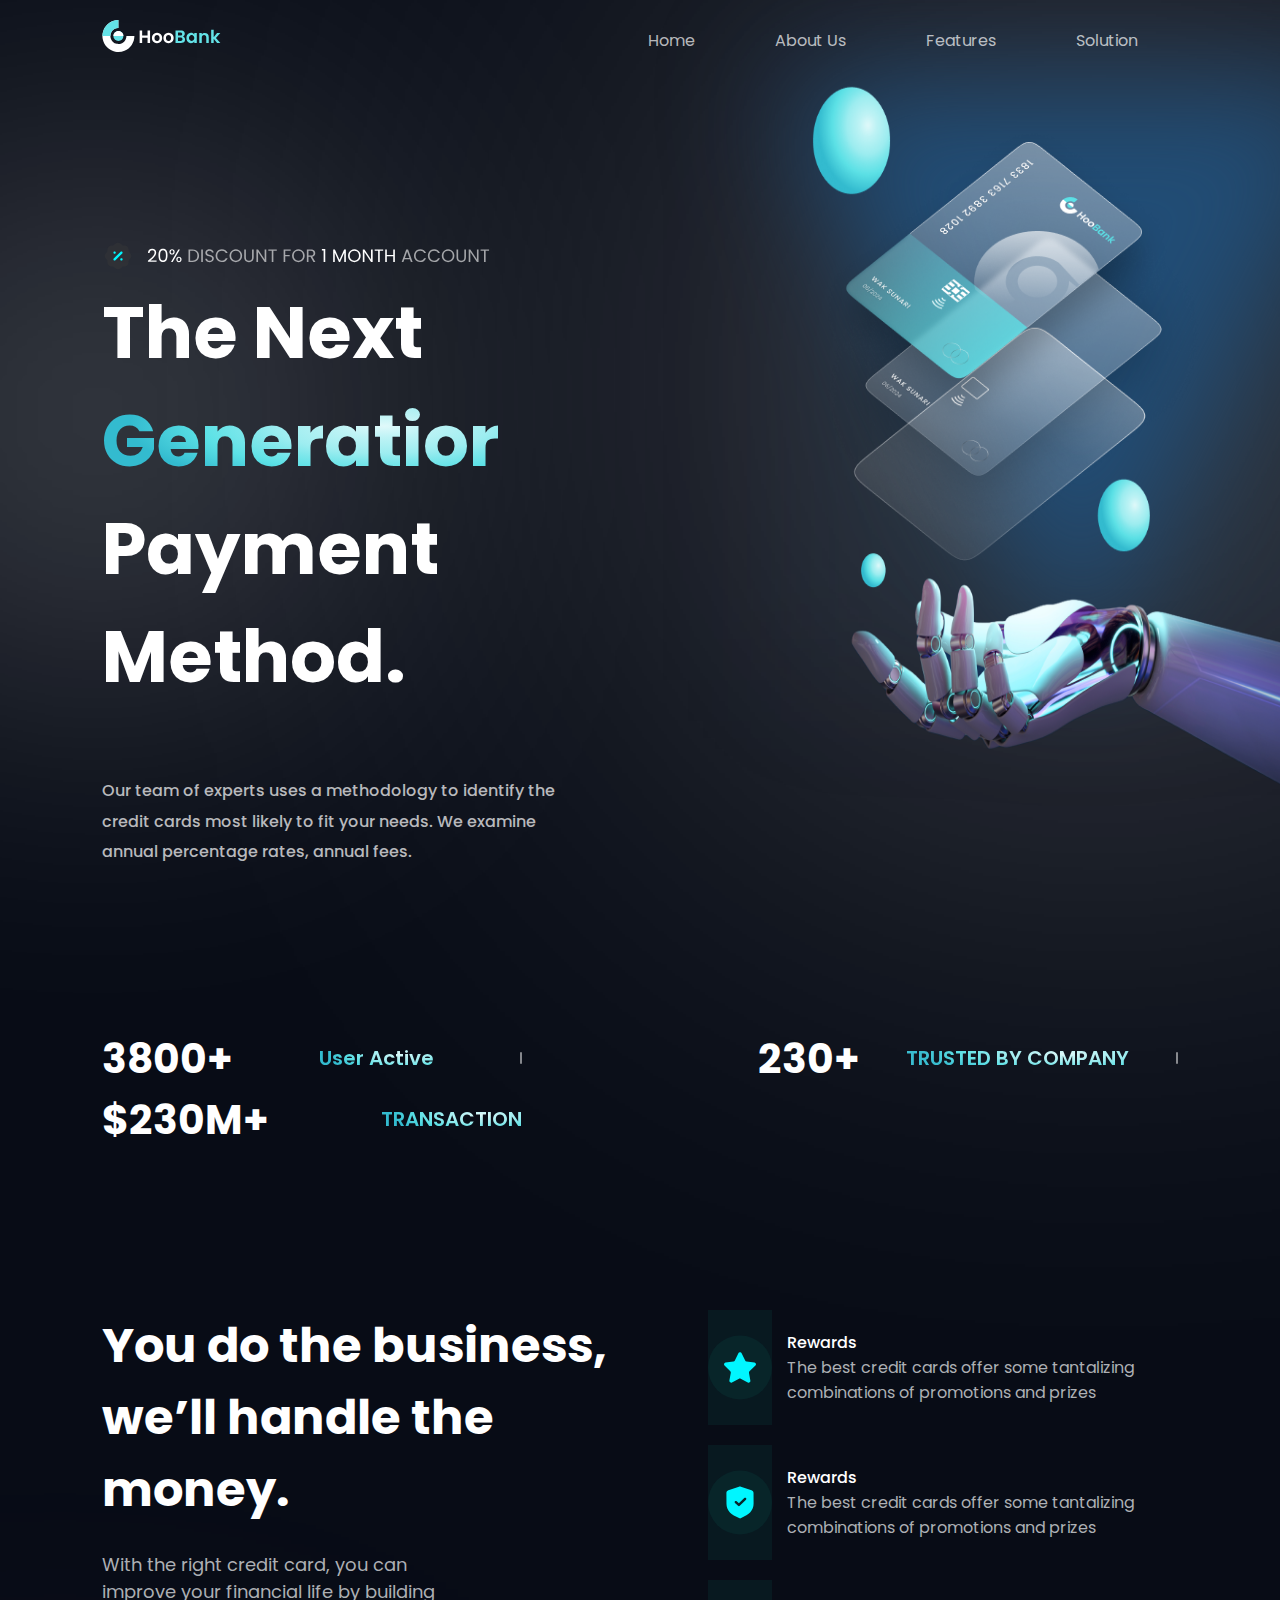
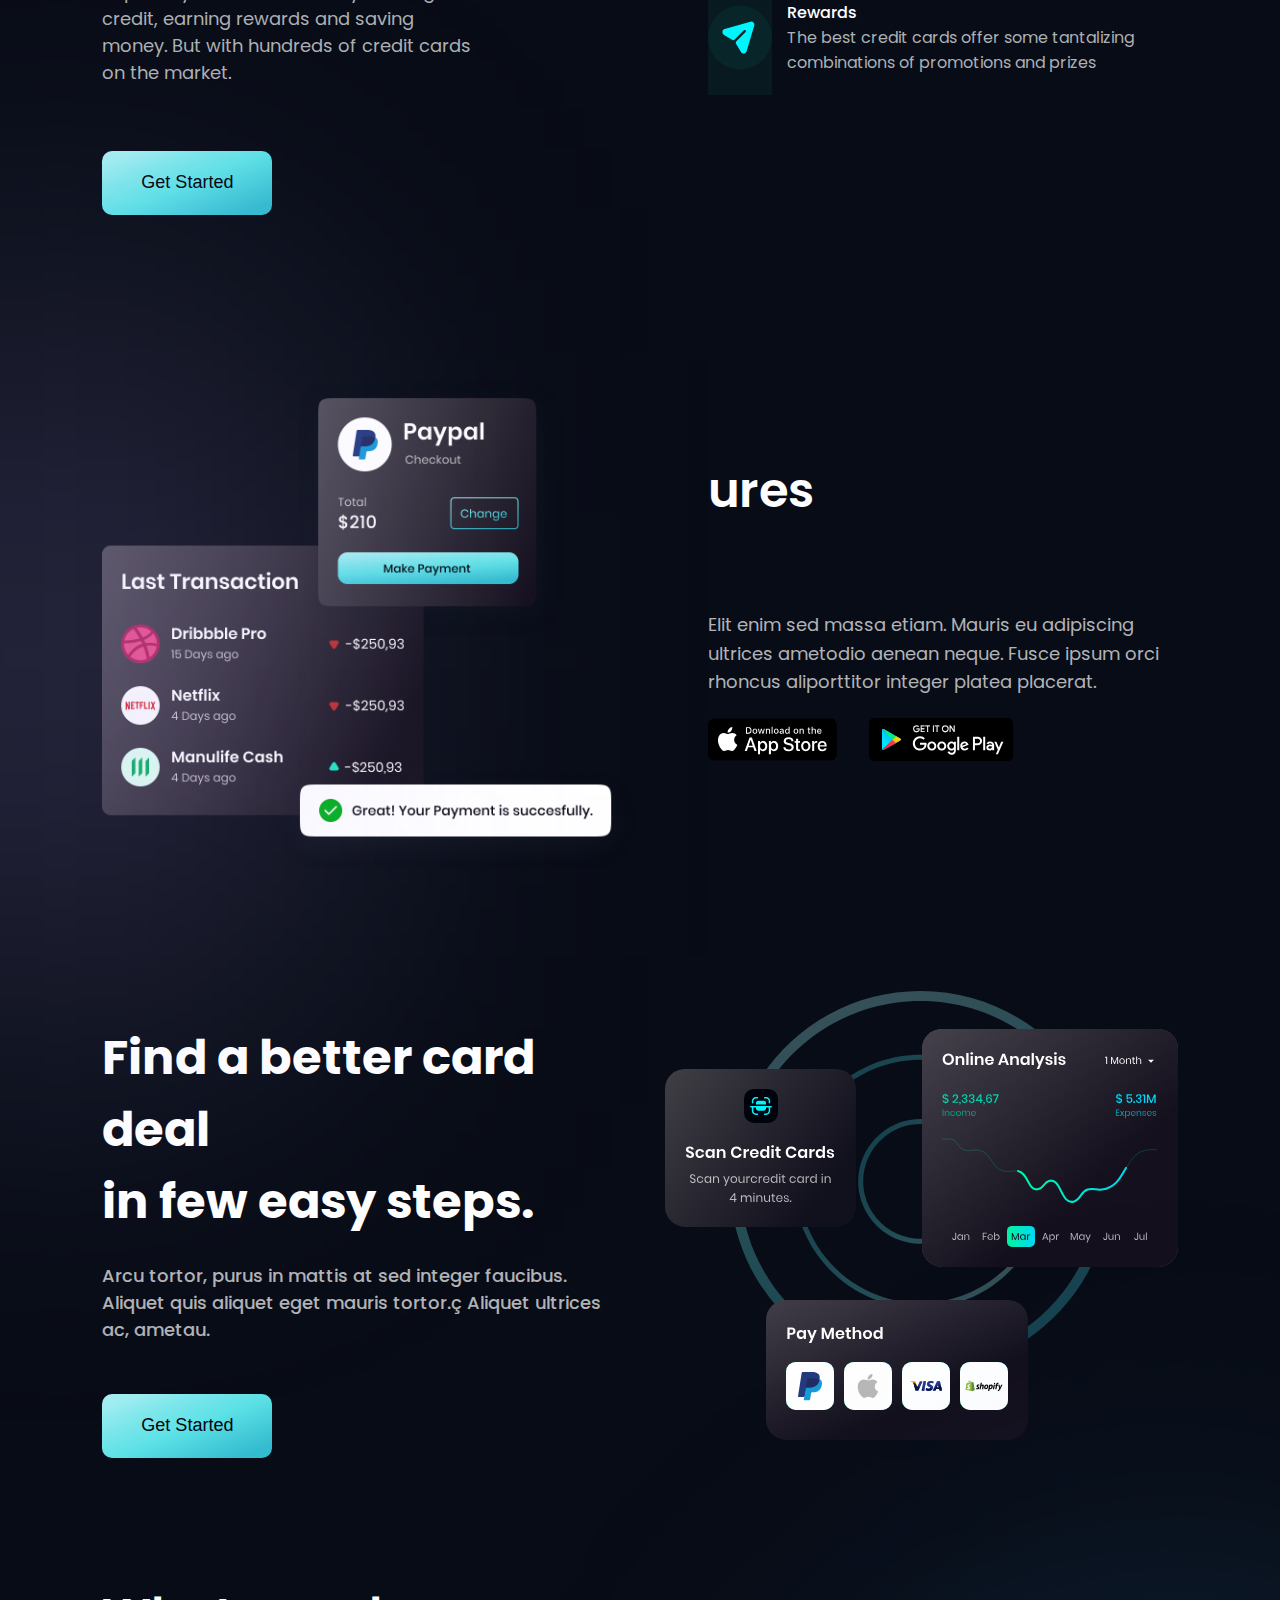
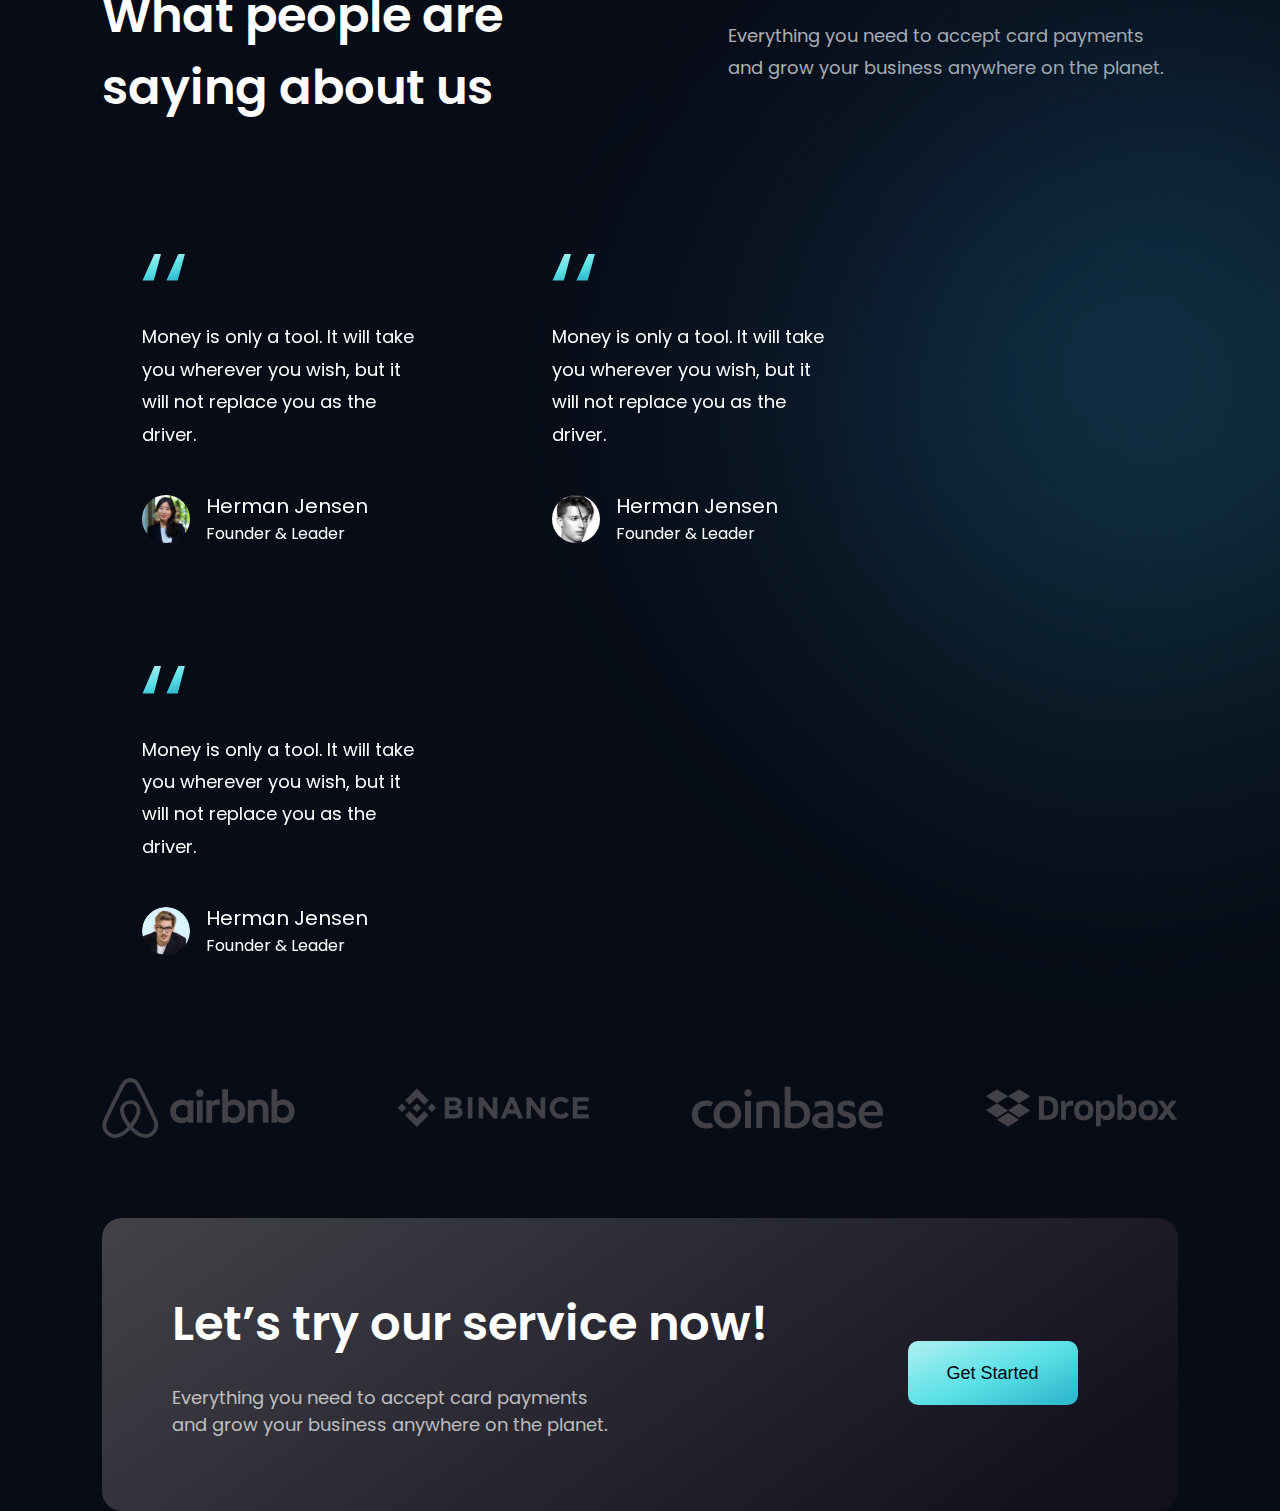
==== index.html @ 6917c844 "subindo arquivo raiz" ====
<!DOCTYPE html>
<html lang="en">
<head>
    <link rel="preconnect" href="https://fonts.googleapis.com">
    <link rel="preconnect" href="https://fonts.gstatic.com" crossorigin>
    <link href="https://fonts.googleapis.com/css2?family=Poppins:wght@400;500;600;700&display=swap" rel="stylesheet">
    <link rel="stylesheet" href="style.css" />
    <link rel="stylesheet" href=" responsive.css" media="screen and (min-width:300px) and (max-width:1024px)"/>
    <meta charset="UTF-8">
    <meta http-equiv="X-UA-Compatible" content="IE=edge">
    <meta name="viewport" content="width=device-width, initial-scale=1.0">
    <title>HooBank</title>
</head>
<body>
    <div class="box">
        <div class="center">
            <div class="navegation">
                <div class="logo">
                    <img src="asset/logo.svg">
                </div><!--logo-->
                <div class="menu">
                    <a href="">Home</a>
                        <a href="">about us</a>
                    <a href="">features</a>
                    <a href="">solution</a>
                </div><!--menu-->
            </div><!--navegation-->
        </div><!--center-->

        <div class="clear"></div>

        <div class="center_2">
            <div class="content">
                <img src="asset/promotion.svg" alt="descont">
                <h1>The Next <br> <span>Generatior</span><br> Payment Method.</h1>
                <br>
                <p>
                    Our team of experts uses a methodology to identify the credit cards most likely to fit your needs. 
                    We examine annual percentage rates, annual fees.
                </p>
            </div><!--content-->
            <div class="banner_Hero">
                <div class="align">
                    <img src="asset/Principal.png" alt="">
                </div>            
            </div><!--banner_hero-->
        </div><!--center-->

        <div class="clear"></div>

        <div class="center">
            <div class="experience"> 
                <div class="category">
                    <h2>3800+</h2>
                    <p>User Active</p>
                    <span></span>
                </div>
                <div class="category">
                    <h2>230+</h2>
                    <p>TRUSTED BY COMPANY</p>
                    <span></span>
                </div>
                <div class="category">
                    <h2>$230M+</h2>
                    <p>TRANSACTION</p>
                </div><!--CATEGORY-->
            </div><!--EXPERIENCE-->
        </div><!--center-->

        <div class="clear"></div>

        <div class="center_3">
            <div class="left">
                <h1>You do the business,<br> we’ll handle the money.</h1>
                <p>
                    With the right credit card, you can improve your financial life 
                    by building credit, earning rewards and saving money. But with hundreds
                     of credit cards on the market.
                </p>
                <br>
                <button>Get Started</button>
            </div>
            <div class="right">
                    <div class="box_row">
                        <img src="asset/icon_star.svg" alt="">
                        <div class="box__coll">
                            <span>Rewards</span>
                            <p>The best credit cards offer some 
                                tantalizing combinations of promotions and prizes
                            </p>
                        </div><!--box__coll-->
                    </div><!--box_row-->
                    <div class="box_row">
                        <img src="asset/icon_shild.svg" alt="">
                        <div class="box__coll">
                            <span>Rewards</span>
                            <p>The best credit cards offer some 
                                tantalizing combinations of promotions and prizes
                            </p>
                        </div><!--box__coll-->
                    </div><!--box_row-->
                    <div class="box_row">
                        <img src="asset/icon_submit.svg" alt="">
                        <div class="box__coll">
                            <span>Rewards</span>
                            <p>The best credit cards offer some 
                                tantalizing combinations of promotions and prizes
                            </p>
                        </div><!--box__coll-->
                    </div><!--box_row-->
            </div><!--right-->
        </div><!--center_3-->

        <div class="clear"></div>

        <div class="center_4">
            <div class="left_2">
                <div class="card_buy">
                    <img src="asset/bill.png" alt="">
                </div>
            </div><!--left-->
        <div class="right_2">
            <div class="content_card">
                <h1>ures</h1>
                <p>
                    Elit enim sed massa etiam. Mauris eu adipiscing ultrices ametodio aenean neque. 
                    Fusce ipsum orci rhoncus aliporttitor integer platea placerat.
                </p>
                <div class="card_mobile">
                    <img src="asset/AppStore.svg" alt="">
                    <img src="asset/goolgePlay.svg" alt="">
                </div><!--card_mobile-->
            </div><!--content_card-->
        </div><!--right-->
    </div>

    <div class="clear"></div>
    
    <div class="center_5">
        <div class="left_3">
            <div class="content_car_2">
                <h1>Find a better card deal <br>in few easy steps.</h1>
                <p>
                    Arcu tortor, purus in mattis at sed integer faucibus. Aliquet quis aliquet 
                    eget mauris tortor.ç Aliquet ultrices ac, ametau.
                </p>
                <button>Get Started</button>
            </div><!--content_card-->
        </div><!--right-->
        <div class="right_3">
            <div class="analysis">
                <img src="asset/onlineAnalysis.svg" alt="">
            </div>
        </div>
    </div><!--center-5-->
<div class="clear"></div>
<div class="center_6">
    <div class="col_flex">
        <div class="card">
            <h1>What people are saying about us</h1>
        </div><!--card-->
        <div class="text_into">
            <p>
                Everything you need to accept card 
                payments and grow your business anywhere on the planet.
            </p>
        </div><!--text_into-->
    </div><!--col_flex-->
</div><!--center_6-->
<div class="clear"></div>


<div class="center_7">
    <div class="box_1">
        <div class="box_col">
            <img src="asset/aspas.svg" width="42.6px" height="27.6px" alt="">
            <span>
                Money is only a tool. It will take you
                wherever you wish, but it will not replace you as the driver.
            </span>
            <div class="box_row_2">
                <img src="asset/avatarOne.svg" alt="avatar">
                <div class="box_col_2">
                    <h3>Herman Jensen</h3>
                    <span>Founder & Leader</span>
                </div><!--box_col_2-->
            </div><!--box_row_2-->
        </div><!--box_col-->
    </div><!--box_1-->
    <div class="box_1">
        <div class="box_col">
            <img src="asset/aspas.svg" width="42.6px" height="27.6px" alt="">
            <span>
                Money is only a tool. It will take you
                wherever you wish, but it will not replace you as the driver.
            </span>
            <div class="box_row_2">
                <img src="asset/avatarThree.svg" alt="avatar">
                <div class="box_col_2">
                    <h3>Herman Jensen</h3>
                    <span>Founder & Leader</span>
                </div><!--box_col_2-->
            </div><!--box_row_2-->
        </div><!--box_col-->
    </div><!--box_1-->
    <div class="box_1">
        <div class="box_col">
            <img src="asset/aspas.svg" width="42.6px" height="27.6px" alt="">
            <span>
                Money is only a tool. It will take you
                wherever you wish, but it will not replace you as the driver.
            </span>
            <div class="box_row_2">
                <img src="asset/avatarTwo.svg" alt="avatar">
                <div class="box_col_2">
                    <h3>Herman Jensen</h3>
                    <span>Founder & Leader</span>
                </div><!--box_col_2-->
            </div><!--box_row_2-->
        </div><!--box_col-->
    </div><!--box_1-->
    <div class="blur"></div>
</div><!--center_7-->
<div class="clear"></div>
<div class="line">
    <div class="line_row">
        <img src="asset/airbnb.svg" alt="">
        <img src="asset/binance.svg" alt="">
        <img src="asset/coinbase.svg" alt="">
        <img src="asset/dropbox.svg" alt="">
    </div><!--line_row-->
</div><!--line-->
<div class="clear"></div>
<div class="service">
    <div class="serv_col">
        <h1>Let’s try our service now!</h1>
        <p>Everything you need to accept card 
            payments and grow your business anywhere on the planet.
        </p>
        <button>Get Started</button>
    </div>
</div>
</div><!--box-->
</body>
</html>
---- style.css ----
@import url(responsive.css);
*{padding: 0; margin: 0; box-sizing: border-box;}

html, body {
    background-color: #080C16;
    min-height: 100vh;
    font-family: 'Poppins', sans-serif;
    font-size: 16px;
}

.clear {
    clear: both;
}
.box {
    width: 100%;
    max-width: 1680px;
    margin: 0 auto;
    padding: 0 8%;
}
.center {

   height: 100%;
}
.navegation {
    width: 100%;
    height: 40px;
    margin-top: 20px;
    margin-bottom: 20px;
    position: relative;
}
.logo {
    float: left;
}

.menu {
    float: right;
    display: flex;
    align-items: center;
    height: 100%;
    position: absolute;
    right: 0;
    z-index: 10;
}
.menu > a {
   text-decoration: none;
   text-transform: capitalize;
   padding: 0 40px;
   font-weight: 400;
   color: rgba(255, 255, 255, 0.7);
   cursor: pointer;
}
.menu > a:hover {
    color: rgba(255, 255, 255, 1);
    cursor: pointer;
}
.center_2   {
    width: 100%;
    max-width: 100%;
}
.center_2::before {
    content: '';
    display: block;
    background-color: white;
    width: 195px;
    height: 324px;
    border-radius: 100px;
    position: absolute;
    top: 252px;
    left: 0;
    filter: blur(225px);
}
.content {
    float: left;
    width:50%;
    height: 90%;
    position: relative;
    z-index: 2;
}
.content > img {
    margin-top: 10rem;
}
.content > h1 {
    font-size: 72px;
    font-weight: 700;
    font-family: 'Poppins', sans-serif;
    width: 100%;
    min-width: calc(600px + 10%);
    color: white;
}
.content > h1 > span {
    background: radial-gradient(64.18% 64.18% at 71.16% 35.69%, #DEF9FA 0.89%, #BEF3F5 17.23%, #9DEDF0 42.04%, #7DE7EB 55.12%, #5CE1E6 71.54%, #33BBCF 100%) /* warning: gradient uses a rotation that is not supported by CSS and may not behave as expected */;
    -webkit-background-clip: text;
    -webkit-text-fill-color: transparent;
    background-clip: text;
    text-fill-color: transparent;
}
.content > p {
    width: 100%;
    max-width: 30.1875rem;
    color: #B8B9BC;
    font-weight: 500;
    margin-top: 40px;
    line-height: 30.6px;
}
.banner_Hero {
    float: right;
    width: 42%;
    max-width: 100%;
    min-height: 80%;
    height: 70vh;
    position: absolute;
    /* absolute porque ele precisar se manter na extremidade */
    right: 0%; 
}
.align {
    float: right;
    width: 100%;
    max-width: 100%;
    min-height: 100%;
    height: 100%;
    position: relative;
    right: 0%; 
}
.align > img {
    width: 95%;
    min-width:90%;
    height: 90%;
    min-height: 100%;
    text-align: right;
    /* background-color: red; */

    position: absolute;
    top: 0;
    right: 0;
    z-index: 10;
}
.banner_Hero::after {
    content: '';
    width: 0; 
    height:0; 
    border-left: 300px solid #214d761a;
    border-right: 300px solid #214d7617;
    border-top: 600px solid #214D76 ;
  
    filter: blur(61.5px);


    position: absolute;
    top: 0px;
    left: 3vw;
    z-index: 1;
}
.banner_Hero::before {
    content: '';
    display: block;
    width: 405px;
    height: 471px;
    border-radius: 400px;
    background-color: white;
    filter: blur(375px);
    
    position: absolute;
    top: 4rem;
    left: 12vw;
    z-index: 1;
   
}

/* AQUI ACABA O BANNER */


.experience {
    width: 100%;
    max-width: 100%;
    margin-top: 10rem;
    /* padding: 0 2%; */
    display: flex;
    justify-content: space-between;
    flex-wrap: wrap;
}
.category {
    display: flex;
    align-items: center;
    justify-content: space-between;

    width: 420px;

}
.category > h2 {
    font-size: 2.5556rem;
    font-weight: 700;
    color:rgba(255, 255, 255, 1);
}
.category > p {
    font-size: 1.25rem;
    font-weight: 600;
    background: radial-gradient(64.18% 64.18% at 71.16% 35.69%, #DEF9FA 0.89%, #BEF3F5 17.23%, #9DEDF0 42.04%, #7DE7EB 55.12%, #5CE1E6 71.54%, #33BBCF 100%) /* warning: gradient uses a rotation that is not supported by CSS and may not behave as expected */;
    -webkit-background-clip: text;
    -webkit-text-fill-color: transparent;
    background-clip: text;
    text-fill-color: transparent;
}
.category > span {
    height: 12px;
    width: 2px;
    border-radius: 2px;
    background-color: rgba(255, 255, 255, 0.5);
}

/* aqui vai ficar as box com as imagens */

.center_3 {
    margin-top: 10rem;
}
.left {
    float: left;
    width: 50%;
    height: 100%;
}
.left > h1 {
    font-size: 3rem;
    color: rgba(255, 255, 255, 1);
}
.left > p {
    margin: 25px 0;
    width: 70%;
    font-size: 18px;
    color: #ADB0B4;
    font-size: 500;
}
.left > button {
    border: none;
    width: 170px;
    height: 64px;
    margin-top: 15px;
    font-size: 18px;
    font-weight: 500;
    font-family: 'Poppins' sans-serif;
    color: rgba(0, 4, 14, 1);
    border-radius: 10px;
    cursor: pointer;
    background: linear-gradient(157.81deg, #DEF9FA -43.27%, #BEF3F5 -21.24%, #9DEDF0 12.19%, #7DE7EB 29.82%, #5CE1E6 51.94%, #33BBCF 90.29%);
}
.right {
    float: right;
    width: 50%;
}
.box_row {
    display: flex;
    flex-direction: row;
    gap: 15px;
    width: 470px;
    margin: 0 auto;
    margin-bottom: 20px;
    float: right;
    height: 115px;
    border-radius: 20px;
}
.box_row:hover {
    background: linear-gradient(153.47deg, rgb(255, 255, 255) -341.94%, #14101D 95.11%);
    box-shadow: 0px 20px 100px -10px rgba(66, 71, 91, 0.1);
    border-radius: 20px;

}
.box_row > img {
    width: 64px;
    max-width: 64px;
    background: rgba(9, 151, 124, 0.1);
}
.box__coll {
    display: flex;
    flex-direction: column;
    align-self: center;
}
.box__coll > span {
    color: white;
    font-weight: 500;
}
.box__coll > p {
    color: #ADB0B4;
    font-size: 500;
}

/* aqui começa o card pagamentos */


.center_4 {
    height: 455px;
    margin-top: 160px;
    position: relative;
}
.left_2 {
    float: left;
    width: 50%;
    height: 100%;
    position: relative;
}
.left_2::before {
    content: '';
    display: block;
    height: 600px;
    width: 300px;
    background-color: #bba5ff5b;
    filter: blur(225px);

    position: absolute;
    left: -15vw;
    top: -2vh;
    z-index: 0;
}
.card_buy {
    width: 100%;
    max-width: 100%;
}
.card_buy > img {
    max-width: 100%;
    min-width: 500px;
    height: 500px;
    float: left;
}
.right_2 {
    float: right;
    width: 50%;
    height: 100%;
}
.content_card {
    display: flex;
    flex-direction: column;
    align-items: left;
    align-self: center;
    gap: 20px;
    float: right;
    margin-top: 5rem;
    height: 100%;
    position: relative;
}
.content_card  > h1 {
    font-size: 48px;
    font-weight: 600;
    color: white;
    letter-spacing: 0.01em;
}

.content_card  > p {
    color: rgba(255, 255, 255, 0.7);
    font-weight: 400;
    font-size: 18px;
    line-height: 160%;
    width: 470px;
    height: 87px;
    margin-top: 4rem;
}
.card_mobile {
    display: flex;
    gap: 32px;
}

.center_5 {
    margin-top: 10rem;
}
.right_3 {
    width: 50%;
    float: right;
    height: 100%;
    text-align: right;
}
.analysis  > img {
    max-width:100%;
}
.left_3 {
    width: 50%;
    float: left;
    text-align: left;
    height: 100%;
    min-height: 500px;
}
.content_car_2 {
    display: flex;
    flex-direction: column;
    gap: 24px;
    height: 100%;
}
.content_car_2 > h1 {
    font-size: 48px;
    font-weight: 700;
    margin-top: 2rem;
    color: rgba(255, 255, 255, 1);
}
.content_car_2 > p {
    font-size: 18px;
    font-weight: 500;
    color: rgba(255, 255, 255, 0.7);
    width: 500px;
    height: 93px;
}
.content_car_2 > button {
    border: none;
    width: 170px;
    height: 64px;
    margin-top: 15px;
    font-size: 18px;
    font-weight: 500;
    font-family: 'Poppins' sans-serif;
    color: rgba(0, 4, 14, 1);
    border-radius: 10px;
    background: linear-gradient(157.81deg, #DEF9FA -43.27%, #BEF3F5 -21.24%, #9DEDF0 12.19%, #7DE7EB 29.82%, #5CE1E6 51.94%, #33BBCF 90.29%);
}

/* aqui vai ficar a descriçao de pessoas a cerca disso */

.center_6 { 
    margin-top: 5rem;
}
.col_flex {
    display: flex;
    flex-direction: row;
    justify-content: space-between;
    height: 164px;
    align-items: center;
}
.card {
    width: 470px;
}
.card > h1 {
    font-weight: 600;
    font-size: 48px;
    color: rgba(255, 255, 255, 1);
}
.text_into {
    width: 450px;
    height: 64px;
}
.text_into > p {
    color: rgba(255, 255, 255, 0.7);
    font-weight: 400;
    font-size: 18px;
    line-height: 32.4px;
    letter-spacing: 2%;
}


/* aqui vai fica meus cards */




.center_7 {
    margin-top: 5rem;
    display: flex;
    flex-wrap: wrap;
    gap: 40px;
    position: relative;
    z-index: 1;
}
.blur {
    content: '';
    display: block;
    background-color: white;
    width: 305px;
    height: 404px;
    border-radius: 100px;
    position: absolute;
    top: -6vh;
    right: -10%;
    z-index: 0;
 

    background: linear-gradient(90deg, #1A2980 0%, #26D0CE 100%);
    filter: blur(230px);
    transform: rotate(47.46deg);
}
.box_1 {
    display: flex;
    width: 28%;
    min-width: 370px;
    height: 100%;
    border-radius: 20px;
    padding: 40px;
    position: relative;
    z-index: 1;
}
.box_1:hover {
    background: linear-gradient(144.39deg, #FFFFFF -278.56%, #6D6D6D -78.47%, #11101D 91.61%);
    backdrop-filter: blur(5px);
    /* Note: backdrop-filter has minimal browser support */
    
    border-radius: 20px;
}
.box_col  {
    width: 100%;
    display: flex;
    flex-direction: column;
    align-self: center;
    gap: 40px;
}
.box_col > span {
    font-weight: 400;
    font-size: 18px;
    color: rgba(255, 255, 255, 1);
    letter-spacing: 2%;
    line-height: 32.4px;
}
.box_row_2 {
    display: flex;
    align-items: center;
    gap: 16px;
}
.box_col_2 {
    display: flex;
    flex-direction: column;
}
.box_col_2 > h3 {
    font-weight: 400;
    font-size: 20px;
    color: rgba(255, 255, 255, 1);
}
.box_col_2 > span {
    font-weight: 400;
    color: rgba(255, 255, 255, 1);
}
.line {
    display: flex;
    flex-direction: row;
    margin-top: 5rem;
    position: relative;
    z-index: 1;
}
.line_row {
    width: 100%;
    max-width: 1400px;
    margin: 0 auto;
    display: flex;
    flex-wrap: wrap;
    justify-content: space-between;
}
.line_row > img {
    width: 100%;
    max-width: 192.25px;
    height: 60px;
}

/* aqui vai ficar os serviços  */

.service {
    width: 100%;
    height: 293px;
    padding: 70px;
    margin-top: 5rem;
    border-radius: 10px;
    position: relative;
    background: linear-gradient(144.39deg, #FFFFFF -278.56%, #6D6D6D -78.47%, #11101D 91.61%);
    backdrop-filter: blur(5px);
    /* Note: backdrop-filter has minimal browser support */

    border-radius: 20px;
    transform: matrix(1, 0, 0, 1, 0, 0);
}
.serv_col {
    height: 100%;
}
.serv_col > h1 {
    color: rgba(255, 255, 255, 1);
    font-size: 48px;
    font-weight: 600;
}
.serv_col > p {
    width: 445px;
    margin-top: 24px;
    font-size: 18px;
    font-weight: 400;
    color: rgba(255, 255, 255, 0.7);
}
.serv_col > button {
    border: none;
    width: 170px;
    height: 64px;
    margin-top: 15px;
    font-size: 18px;
    font-weight: 500;
    font-family: 'Poppins' sans-serif;
    color: rgba(0, 4, 14, 1);
    border-radius: 10px;
    cursor: pointer;
    background: linear-gradient(157.81deg, #DEF9FA -43.27%, #BEF3F5 -21.24%, #9DEDF0 12.19%, #7DE7EB 29.82%, #5CE1E6 51.94%, #33BBCF 90.29%);
    position: absolute;
    right: 100px;
    bottom: 106px;
}
---- responsive.css ----
@media screen and (min-width:300px) and (max-width:1024px) {
    html, body {
        font-size: 100%
    }
    .menu {
        display: none;
    }
    .content {
        width: 100%;
        float: none;
        margin: 0 auto;
        height: 100%;
        position: initial;
    }
    .content > img {
        width: 100%;
        max-width: 300px;
    }
    .content > h1 {
        width: 100%;
        min-width: 100%;
    }
    .banner_Hero {
        width: 100%;
        float: none;
        height: 100%;
        position: initial;
    }
    .banner_Hero::after {
        display: none;
    }
    .banner_Hero::before {
        display: none;
    }
    .align {
        position: initial;
        float: none;
        z-index: 1;
    }
    .align > img {
        float: none;
        position: relative;
        width: 100%;
        margin-top: 2rem;
        min-width: 400px;
    }
    .align::after {
        display: none;
    } 
    .experience {
        flex-direction: column;
        margin: 5rem auto;
        height: 100%;
    }
    .category {
        flex-direction: column;
        margin: 2rem auto;
        height: 100%;
    }
    .category > span {
        display: none;
    }
    .left {
        width: 100%;
        float: none;
        margin: 0 auto;
    }
    .right {
        width: 100%;
        height: 100%;
        float: none;
        margin: 5rem auto;
        display: flex;
        flex-direction: column;
    }
    .box_row  {
        width: 100%;
        margin-top: 2rem;
    }
    .center_4 {
        width: 100%;
        height: 100%;
        margin: 0 auto;
    }
    .left_2 {
        width: 100%;
        height: 100%;
        float: none;
        margin: 0 auto;
    }
    .right_2  {
        width: 100%;
        height: 100%;
        float: none;
        margin: 0 auto;
    }
    .content_card  {
        width: 100%;
        height: 100%;
        margin: 5rem auto;
    }
    .content_card  > p {
        width: 100%;
        height: 100%;
    }
    .center_5 {
        width: 100%;
        height: 100%;
        margin: 0 auto;
    }
    .left_3 {
        width: 100%;
        height: 100%;
        float: none;
    }
    .right_3 {
        width: 100%;
        height: 100%;
        float: none;
        margin: 4rem auto;
        text-align: center;
    }
    .analysis {
        width: 100%;
        margin: 0 auto;
    }
    .analysis > img {
        margin: 0 auto;
        margin-top:5rem;
        text-align: left;
    }
    .content_car_2 {
        width: 100%;
        height: 100%;
    }
    .content_car_2 > p {
        width: 100%;
    }
    .center_6 {
        width: 100%;
        height: 100%;
    }
    .col_flex {
        flex-direction: column;
        margin: 0 auto;
        width: 100%;
        text-align: left;
    }
    .card {
        width: 100%;
        margin: 0 auto;
        text-align: left;
    }
    .text_into {
        width: 100%;
    }
    .center_7 {
        width: 100%;
        margin: 10rem auto;
    }
    .box_1 {
        margin: 0 auto;
    }
    .card_buy {
        width: 100%;
        margin: 2rem auto;
        text-align: center;
        float: none;
    }
    .card_buy > img {
        width: 100%;
        max-width: 90%;
        min-width:60%;
        height: 100%;
        margin: 0 auto;
        float: none;
    }
    .line {
        margin: 0 auto;
        width: 100%;
        height: 100%;
    }
    .line_row {
        flex-direction: column;
        gap: 40px;
        height: 100%;
        margin: 0 auto;
        margin-bottom: 3rem;
    }
    .line_row > img {
        margin: 0 auto;
    }
    .service {
        width: 100%;
        height: 100%;
    }
    .box_1 {
        min-width: 100%;
        margin-top: 3rem;
    }
    .serv_col {
        width: 100%;
        height: 100%;
        display: flex;
        flex-direction: column;
    }
    .serv_col > h1 {
        width: 100%;
        font-size: 40px;
    }
    .serv_col > p {
        width: 100%;
        height: 100%;
    }
    .serv_col > button {
        position: relative;
        top: 0;
        right: 0;
    }
    .blur {
    width: 305px;
    height: 404px;
    top: 10vh;
    right: 0%;
    left: 0;

    }
}
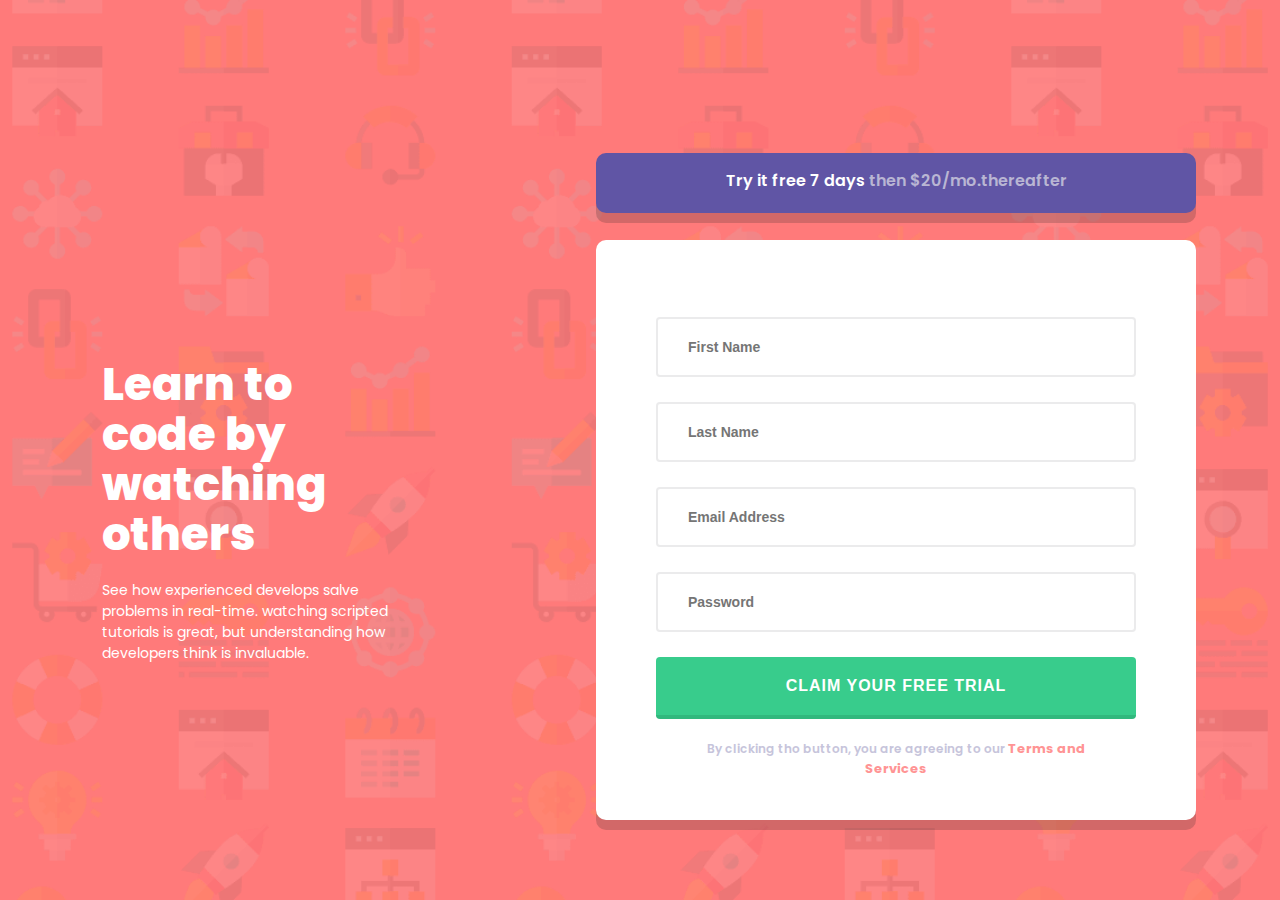
==== commit 63e38d16: "subindo js para menuMobile" ====
--- a/index.html
+++ b/index.html
@@ -1,245 +1,55 @@
 <!DOCTYPE html>
-<html lang="en">
+<html lang="pt-BR">
 <head>
-    <link rel="preconnect" href="https://fonts.googleapis.com">
-    <link rel="preconnect" href="https://fonts.gstatic.com" crossorigin>
+    <link rel="stylesheet" href="style.css" />
+    <link rel="preconnect" href="https://fonts.googleapis.com"><link rel="preconnect" href="https://fonts.gstatic.com" crossorigin>
     <link href="https://fonts.googleapis.com/css2?family=Poppins:wght@400;500;600;700&display=swap" rel="stylesheet">
-    <link rel="stylesheet" href="style.css" />
-    <link rel="stylesheet" href=" responsive.css" media="screen and (min-width:300px) and (max-width:1024px)"/>
     <meta charset="UTF-8">
     <meta http-equiv="X-UA-Compatible" content="IE=edge">
     <meta name="viewport" content="width=device-width, initial-scale=1.0">
-    <title>HooBank</title>
+    <title>Campos de Login</title>
 </head>
 <body>
     <div class="box">
-        <div class="center">
-            <div class="navegation">
-                <div class="logo">
-                    <img src="asset/logo.svg">
-                </div><!--logo-->
-                <div class="menu">
-                    <a href="">Home</a>
-                        <a href="">about us</a>
-                    <a href="">features</a>
-                    <a href="">solution</a>
-                </div><!--menu-->
-            </div><!--navegation-->
-        </div><!--center-->
-
-        <div class="clear"></div>
-
-        <div class="center_2">
+        <div class="w50i">
             <div class="content">
-                <img src="asset/promotion.svg" alt="descont">
-                <h1>The Next <br> <span>Generatior</span><br> Payment Method.</h1>
-                <br>
-                <p>
-                    Our team of experts uses a methodology to identify the credit cards most likely to fit your needs. 
-                    We examine annual percentage rates, annual fees.
+                <h1>Learn to code by <br>watching others</h1>
+                <p>See how experienced develops salve problems in real-time.
+                    watching scripted tutorials is great, but understanding how developers think is invaluable.
                 </p>
             </div><!--content-->
-            <div class="banner_Hero">
-                <div class="align">
-                    <img src="asset/Principal.png" alt="">
-                </div>            
-            </div><!--banner_hero-->
-        </div><!--center-->
-
-        <div class="clear"></div>
-
-        <div class="center">
-            <div class="experience"> 
-                <div class="category">
-                    <h2>3800+</h2>
-                    <p>User Active</p>
-                    <span></span>
+        </div><!--w50i--> 
+        <div class="w50">
+            <div class="text_float">
+                <p>
+                    <span>
+                        Try it free 7 days
+                    </span>
+                    then $20/mo.thereafter
+                </p>
+            </div>
+            <form>
+                <input type="text" id="firstname" placeholder="First Name">
+                <i><img src="/images/icon-error.svg"></i>
+                <br>
+                <input type="text" id="lastname" placeholder="Last Name">
+                <i><img src="/images/icon-error.svg"></i>
+                <br>
+                <input type="text" id="email" maxlength="25" placeholder="Email Address" >
+                <i><img src="/images/icon-error.svg"></i>
+                <br>
+                <input type="number" id="password" placeholder="Password">
+                <i><img src="/images/icon-error.svg"></i>
+               
+                <br>
+                <input type="button" class="button" value="Claim your free trial">
+                <div class="terms">
+                    <p>By clicking tho button, you are agreeing to our <span>Terms and Services</span></p>
                 </div>
-                <div class="category">
-                    <h2>230+</h2>
-                    <p>TRUSTED BY COMPANY</p>
-                    <span></span>
-                </div>
-                <div class="category">
-                    <h2>$230M+</h2>
-                    <p>TRANSACTION</p>
-                </div><!--CATEGORY-->
-            </div><!--EXPERIENCE-->
-        </div><!--center-->
-
-        <div class="clear"></div>
-
-        <div class="center_3">
-            <div class="left">
-                <h1>You do the business,<br> we’ll handle the money.</h1>
-                <p>
-                    With the right credit card, you can improve your financial life 
-                    by building credit, earning rewards and saving money. But with hundreds
-                     of credit cards on the market.
-                </p>
-                <br>
-                <button>Get Started</button>
-            </div>
-            <div class="right">
-                    <div class="box_row">
-                        <img src="asset/icon_star.svg" alt="">
-                        <div class="box__coll">
-                            <span>Rewards</span>
-                            <p>The best credit cards offer some 
-                                tantalizing combinations of promotions and prizes
-                            </p>
-                        </div><!--box__coll-->
-                    </div><!--box_row-->
-                    <div class="box_row">
-                        <img src="asset/icon_shild.svg" alt="">
-                        <div class="box__coll">
-                            <span>Rewards</span>
-                            <p>The best credit cards offer some 
-                                tantalizing combinations of promotions and prizes
-                            </p>
-                        </div><!--box__coll-->
-                    </div><!--box_row-->
-                    <div class="box_row">
-                        <img src="asset/icon_submit.svg" alt="">
-                        <div class="box__coll">
-                            <span>Rewards</span>
-                            <p>The best credit cards offer some 
-                                tantalizing combinations of promotions and prizes
-                            </p>
-                        </div><!--box__coll-->
-                    </div><!--box_row-->
-            </div><!--right-->
-        </div><!--center_3-->
-
-        <div class="clear"></div>
-
-        <div class="center_4">
-            <div class="left_2">
-                <div class="card_buy">
-                    <img src="asset/bill.png" alt="">
-                </div>
-            </div><!--left-->
-        <div class="right_2">
-            <div class="content_card">
-                <h1>ures</h1>
-                <p>
-                    Elit enim sed massa etiam. Mauris eu adipiscing ultrices ametodio aenean neque. 
-                    Fusce ipsum orci rhoncus aliporttitor integer platea placerat.
-                </p>
-                <div class="card_mobile">
-                    <img src="asset/AppStore.svg" alt="">
-                    <img src="asset/goolgePlay.svg" alt="">
-                </div><!--card_mobile-->
-            </div><!--content_card-->
-        </div><!--right-->
+            </form>
+        </div>
     </div>
-
     <div class="clear"></div>
-    
-    <div class="center_5">
-        <div class="left_3">
-            <div class="content_car_2">
-                <h1>Find a better card deal <br>in few easy steps.</h1>
-                <p>
-                    Arcu tortor, purus in mattis at sed integer faucibus. Aliquet quis aliquet 
-                    eget mauris tortor.ç Aliquet ultrices ac, ametau.
-                </p>
-                <button>Get Started</button>
-            </div><!--content_card-->
-        </div><!--right-->
-        <div class="right_3">
-            <div class="analysis">
-                <img src="asset/onlineAnalysis.svg" alt="">
-            </div>
-        </div>
-    </div><!--center-5-->
-<div class="clear"></div>
-<div class="center_6">
-    <div class="col_flex">
-        <div class="card">
-            <h1>What people are saying about us</h1>
-        </div><!--card-->
-        <div class="text_into">
-            <p>
-                Everything you need to accept card 
-                payments and grow your business anywhere on the planet.
-            </p>
-        </div><!--text_into-->
-    </div><!--col_flex-->
-</div><!--center_6-->
-<div class="clear"></div>
-
-
-<div class="center_7">
-    <div class="box_1">
-        <div class="box_col">
-            <img src="asset/aspas.svg" width="42.6px" height="27.6px" alt="">
-            <span>
-                Money is only a tool. It will take you
-                wherever you wish, but it will not replace you as the driver.
-            </span>
-            <div class="box_row_2">
-                <img src="asset/avatarOne.svg" alt="avatar">
-                <div class="box_col_2">
-                    <h3>Herman Jensen</h3>
-                    <span>Founder & Leader</span>
-                </div><!--box_col_2-->
-            </div><!--box_row_2-->
-        </div><!--box_col-->
-    </div><!--box_1-->
-    <div class="box_1">
-        <div class="box_col">
-            <img src="asset/aspas.svg" width="42.6px" height="27.6px" alt="">
-            <span>
-                Money is only a tool. It will take you
-                wherever you wish, but it will not replace you as the driver.
-            </span>
-            <div class="box_row_2">
-                <img src="asset/avatarThree.svg" alt="avatar">
-                <div class="box_col_2">
-                    <h3>Herman Jensen</h3>
-                    <span>Founder & Leader</span>
-                </div><!--box_col_2-->
-            </div><!--box_row_2-->
-        </div><!--box_col-->
-    </div><!--box_1-->
-    <div class="box_1">
-        <div class="box_col">
-            <img src="asset/aspas.svg" width="42.6px" height="27.6px" alt="">
-            <span>
-                Money is only a tool. It will take you
-                wherever you wish, but it will not replace you as the driver.
-            </span>
-            <div class="box_row_2">
-                <img src="asset/avatarTwo.svg" alt="avatar">
-                <div class="box_col_2">
-                    <h3>Herman Jensen</h3>
-                    <span>Founder & Leader</span>
-                </div><!--box_col_2-->
-            </div><!--box_row_2-->
-        </div><!--box_col-->
-    </div><!--box_1-->
-    <div class="blur"></div>
-</div><!--center_7-->
-<div class="clear"></div>
-<div class="line">
-    <div class="line_row">
-        <img src="asset/airbnb.svg" alt="">
-        <img src="asset/binance.svg" alt="">
-        <img src="asset/coinbase.svg" alt="">
-        <img src="asset/dropbox.svg" alt="">
-    </div><!--line_row-->
-</div><!--line-->
-<div class="clear"></div>
-<div class="service">
-    <div class="serv_col">
-        <h1>Let’s try our service now!</h1>
-        <p>Everything you need to accept card 
-            payments and grow your business anywhere on the planet.
-        </p>
-        <button>Get Started</button>
-    </div>
-</div>
-</div><!--box-->
+    <script src="validacao.js"></script>
 </body>
 </html>--- a/style.css
+++ b/style.css
@@ -1,588 +1,303 @@
-@import url(responsive.css);
-*{padding: 0; margin: 0; box-sizing: border-box;}
-
-html, body {
-    background-color: #080C16;
-    min-height: 100vh;
+*{padding: 0;margin: 0; box-sizing: border-box;}
+
+html , body {
+    width: 100%;
+    height: 100vh;
+    
+    font-size: 16px;
+    background-color: var(--backgroundRed);
     font-family: 'Poppins', sans-serif;
-    font-size: 16px;
-}
-
-.clear {
-    clear: both;
-}
+}
+
+:root {
+    /* Primary */
+
+ --backgroundRed: #ff7a7a; 
+ --Green: #38cc8c;
+
+ /* Accent */
+
+    --Blue: #6055a5;
+
+    /* Neutral */
+
+--DarkBlue: #3e3c49 ;
+--GrayishBlue: #b9b6d3;
+
+}
+
+
+
 .box {
     width: 100%;
-    max-width: 1680px;
-    margin: 0 auto;
-    padding: 0 8%;
-}
-.center {
-
-   height: 100%;
-}
-.navegation {
-    width: 100%;
-    height: 40px;
-    margin-top: 20px;
-    margin-bottom: 20px;
+    max-width: 100%;
+    height: 100vh;
+    padding: 0 10%;
+    margin: 0 auto;
+    background-color: var(--backgroundRed);
+    background-image: url(images/bg-intro-desktop.png);
+    background-position:center;
+    background-repeat: no-repeat;
+    background-size: cover;
+}
+
+.w50 {
+    width: 50%;
+    height: 100vh;
+    float: right;
+    margin: 0 auto;
+}
+
+.text_float {
+    width: 80%;
+    max-width: 600px;
+    height: 60px;
+    border-radius: 10px;
+    margin: 0 auto;
+    background-color: var(--Blue);
+    text-align: center;
     position: relative;
-}
-.logo {
-    float: left;
-}
-
-.menu {
-    float: right;
-    display: flex;
-    align-items: center;
-    height: 100%;
-    position: absolute;
-    right: 0;
-    z-index: 10;
-}
-.menu > a {
-   text-decoration: none;
-   text-transform: capitalize;
-   padding: 0 40px;
-   font-weight: 400;
-   color: rgba(255, 255, 255, 0.7);
-   cursor: pointer;
-}
-.menu > a:hover {
-    color: rgba(255, 255, 255, 1);
-    cursor: pointer;
-}
-.center_2   {
-    width: 100%;
-    max-width: 100%;
-}
-.center_2::before {
-    content: '';
-    display: block;
-    background-color: white;
-    width: 195px;
-    height: 324px;
-    border-radius: 100px;
-    position: absolute;
-    top: 252px;
-    left: 0;
-    filter: blur(225px);
-}
-.content {
-    float: left;
-    width:50%;
-    height: 90%;
-    position: relative;
-    z-index: 2;
-}
-.content > img {
-    margin-top: 10rem;
-}
-.content > h1 {
-    font-size: 72px;
-    font-weight: 700;
-    font-family: 'Poppins', sans-serif;
-    width: 100%;
-    min-width: calc(600px + 10%);
+    top: 17%;
+
+    box-shadow: 0 10px 0 0px rgba(36, 35, 35, 0.205);
+}
+
+.text_float > p {
+    padding-top: 15px;
+    color: var(--GrayishBlue);
+    font-weight: 600;
+}
+
+.text_float > p > span {
     color: white;
-}
-.content > h1 > span {
-    background: radial-gradient(64.18% 64.18% at 71.16% 35.69%, #DEF9FA 0.89%, #BEF3F5 17.23%, #9DEDF0 42.04%, #7DE7EB 55.12%, #5CE1E6 71.54%, #33BBCF 100%) /* warning: gradient uses a rotation that is not supported by CSS and may not behave as expected */;
-    -webkit-background-clip: text;
-    -webkit-text-fill-color: transparent;
-    background-clip: text;
-    text-fill-color: transparent;
-}
-.content > p {
-    width: 100%;
-    max-width: 30.1875rem;
-    color: #B8B9BC;
-    font-weight: 500;
-    margin-top: 40px;
-    line-height: 30.6px;
-}
-.banner_Hero {
-    float: right;
-    width: 42%;
-    max-width: 100%;
-    min-height: 80%;
-    height: 70vh;
-    position: absolute;
-    /* absolute porque ele precisar se manter na extremidade */
-    right: 0%; 
-}
-.align {
-    float: right;
-    width: 100%;
-    max-width: 100%;
-    min-height: 100%;
-    height: 100%;
-    position: relative;
-    right: 0%; 
-}
-.align > img {
-    width: 95%;
-    min-width:90%;
-    height: 90%;
-    min-height: 100%;
-    text-align: right;
-    /* background-color: red; */
-
-    position: absolute;
-    top: 0;
-    right: 0;
-    z-index: 10;
-}
-.banner_Hero::after {
-    content: '';
-    width: 0; 
-    height:0; 
-    border-left: 300px solid #214d761a;
-    border-right: 300px solid #214d7617;
-    border-top: 600px solid #214D76 ;
-  
-    filter: blur(61.5px);
-
-
-    position: absolute;
-    top: 0px;
-    left: 3vw;
-    z-index: 1;
-}
-.banner_Hero::before {
-    content: '';
-    display: block;
-    width: 405px;
-    height: 471px;
-    border-radius: 400px;
-    background-color: white;
-    filter: blur(375px);
-    
-    position: absolute;
-    top: 4rem;
-    left: 12vw;
-    z-index: 1;
-   
-}
-
-/* AQUI ACABA O BANNER */
-
-
-.experience {
-    width: 100%;
-    max-width: 100%;
-    margin-top: 10rem;
-    /* padding: 0 2%; */
-    display: flex;
-    justify-content: space-between;
-    flex-wrap: wrap;
-}
-.category {
-    display: flex;
-    align-items: center;
-    justify-content: space-between;
-
-    width: 420px;
-
-}
-.category > h2 {
-    font-size: 2.5556rem;
-    font-weight: 700;
-    color:rgba(255, 255, 255, 1);
-}
-.category > p {
-    font-size: 1.25rem;
     font-weight: 600;
-    background: radial-gradient(64.18% 64.18% at 71.16% 35.69%, #DEF9FA 0.89%, #BEF3F5 17.23%, #9DEDF0 42.04%, #7DE7EB 55.12%, #5CE1E6 71.54%, #33BBCF 100%) /* warning: gradient uses a rotation that is not supported by CSS and may not behave as expected */;
-    -webkit-background-clip: text;
-    -webkit-text-fill-color: transparent;
-    background-clip: text;
-    text-fill-color: transparent;
-}
-.category > span {
-    height: 12px;
-    width: 2px;
-    border-radius: 2px;
-    background-color: rgba(255, 255, 255, 0.5);
-}
-
-/* aqui vai ficar as box com as imagens */
-
-.center_3 {
-    margin-top: 10rem;
-}
-.left {
-    float: left;
-    width: 50%;
-    height: 100%;
-}
-.left > h1 {
-    font-size: 3rem;
-    color: rgba(255, 255, 255, 1);
-}
-.left > p {
-    margin: 25px 0;
-    width: 70%;
-    font-size: 18px;
-    color: #ADB0B4;
-    font-size: 500;
-}
-.left > button {
-    border: none;
-    width: 170px;
-    height: 64px;
-    margin-top: 15px;
-    font-size: 18px;
-    font-weight: 500;
-    font-family: 'Poppins' sans-serif;
-    color: rgba(0, 4, 14, 1);
-    border-radius: 10px;
-    cursor: pointer;
-    background: linear-gradient(157.81deg, #DEF9FA -43.27%, #BEF3F5 -21.24%, #9DEDF0 12.19%, #7DE7EB 29.82%, #5CE1E6 51.94%, #33BBCF 90.29%);
-}
-.right {
-    float: right;
-    width: 50%;
-}
-.box_row {
-    display: flex;
-    flex-direction: row;
-    gap: 15px;
-    width: 470px;
-    margin: 0 auto;
-    margin-bottom: 20px;
-    float: right;
-    height: 115px;
-    border-radius: 20px;
-}
-.box_row:hover {
-    background: linear-gradient(153.47deg, rgb(255, 255, 255) -341.94%, #14101D 95.11%);
-    box-shadow: 0px 20px 100px -10px rgba(66, 71, 91, 0.1);
-    border-radius: 20px;
-
-}
-.box_row > img {
-    width: 64px;
-    max-width: 64px;
-    background: rgba(9, 151, 124, 0.1);
-}
-.box__coll {
+}
+
+form {
     display: flex;
     flex-direction: column;
-    align-self: center;
-}
-.box__coll > span {
+    align-items: center;
+    width: 80%;
+    /* height: 660px; */
+    height: 580px;
+    margin: 0 auto;
+    max-width: 600px;
+    padding: 10% 0;
+    border-radius: 10px;
+    background-color: white;
+    position: relative;
+    top: 20%;
+    box-shadow: 0 10px 0 0px rgba(36, 35, 35, 0.205);
+}
+
+form > input {
+    width: 80%;
+    padding: 20px 30px;
+    border-radius: 4px;
+    outline: none;
+    border: 2px solid #3e3c491a;
+    color: #3e3c49;
+    font-weight: 700;
+    font-size: 14px;
+}
+input[type=number]::-webkit-inner-spin-button { 
+    -webkit-appearance: none;
+    
+}
+input[type=number] { 
+   -moz-appearance: textfield;
+   appearance: textfield;
+
+}
+
+
+
+form > input:hover {
+    border: 2px solid  var(--Blue);
+    opacity: 0.9;
+}
+
+form > input[type=button]{
+    background-color: var(--Green);
+    border: none;
+    border-bottom: 4px solid #31b87d;
     color: white;
-    font-weight: 500;
-}
-.box__coll > p {
-    color: #ADB0B4;
-    font-size: 500;
-}
-
-/* aqui começa o card pagamentos */
-
-
-.center_4 {
-    height: 455px;
-    margin-top: 160px;
+    text-transform: uppercase;
+    font-weight: 700;
+    letter-spacing: 1px;
+    cursor: pointer;
+    opacity: 1;
+    text-align: center;
+    font-size: 100%;
+}
+
+
+/* aqui esta o icone quando der erro na altenticaçao */
+
+form > i {
+    display: none;
     position: relative;
 }
-.left_2 {
+form > i > img {
+    position: absolute;
+    top: -41px;
+    left: 10vw;
+}
+
+/* ate aqui */
+
+.terms {
+    margin-top: 20px;
+    padding: 0 2%;
+}
+
+.terms > p {
+    font-size: 12px;
+    font-weight: 600;
+    color: var(--GrayishBlue);
+    opacity: 0.8;
+    padding: 0 4%;
+    text-align: center;
+}
+.terms > p > span {
+    font-size: 13px;
+    color: var(--backgroundRed);
+    font-weight: 700;
+}
+
+.w50i {
+    width: 50%;
+    height: 100vh;
     float: left;
-    width: 50%;
-    height: 100%;
-    position: relative;
-}
-.left_2::before {
-    content: '';
-    display: block;
-    height: 600px;
-    width: 300px;
-    background-color: #bba5ff5b;
-    filter: blur(225px);
-
-    position: absolute;
-    left: -15vw;
-    top: -2vh;
-    z-index: 0;
-}
-.card_buy {
-    width: 100%;
-    max-width: 100%;
-}
-.card_buy > img {
-    max-width: 100%;
-    min-width: 500px;
-    height: 500px;
-    float: left;
-}
-.right_2 {
-    float: right;
-    width: 50%;
-    height: 100%;
-}
-.content_card {
+    margin: 0 auto;
+}
+
+.content {
     display: flex;
     flex-direction: column;
-    align-items: left;
-    align-self: center;
     gap: 20px;
-    float: right;
-    margin-top: 5rem;
-    height: 100%;
+    width: 60%;
+    height: 400px;
+    margin: 0 auto;
     position: relative;
-}
-.content_card  > h1 {
-    font-size: 48px;
-    font-weight: 600;
+    top: 40%;
+}
+
+.content > h1 {
+    font-size: 45px;
+    font-weight: 800;
     color: white;
-    letter-spacing: 0.01em;
-}
-
-.content_card  > p {
-    color: rgba(255, 255, 255, 0.7);
-    font-weight: 400;
-    font-size: 18px;
-    line-height: 160%;
-    width: 470px;
-    height: 87px;
-    margin-top: 4rem;
-}
-.card_mobile {
-    display: flex;
-    gap: 32px;
-}
-
-.center_5 {
-    margin-top: 10rem;
-}
-.right_3 {
-    width: 50%;
-    float: right;
-    height: 100%;
+    line-height: 50px;
+}
+
+.content > P {
+    color: white;
+    font-size: 14px;
+}
+
+
+/* class error */
+
+.erro {
+    border: 2px solid var(--backgroundRed);
+    background-image: url(/images/icon-error.svg);
+    background-repeat: no-repeat;
+    background-position-x: 94%;
+    background-position-y: 14px;
+}
+
+.sucess {
+    border: 2px solid var(--Green);
+}
+
+.small {
+    display: none;
+    color: var(--backgroundRed);
+    width: 80%;
     text-align: right;
 }
-.analysis  > img {
-    max-width:100%;
-}
-.left_3 {
-    width: 50%;
-    float: left;
-    text-align: left;
-    height: 100%;
-    min-height: 500px;
-}
-.content_car_2 {
-    display: flex;
-    flex-direction: column;
-    gap: 24px;
-    height: 100%;
-}
-.content_car_2 > h1 {
-    font-size: 48px;
-    font-weight: 700;
-    margin-top: 2rem;
-    color: rgba(255, 255, 255, 1);
-}
-.content_car_2 > p {
-    font-size: 18px;
-    font-weight: 500;
-    color: rgba(255, 255, 255, 0.7);
-    width: 500px;
-    height: 93px;
-}
-.content_car_2 > button {
-    border: none;
-    width: 170px;
-    height: 64px;
-    margin-top: 15px;
-    font-size: 18px;
-    font-weight: 500;
-    font-family: 'Poppins' sans-serif;
-    color: rgba(0, 4, 14, 1);
-    border-radius: 10px;
-    background: linear-gradient(157.81deg, #DEF9FA -43.27%, #BEF3F5 -21.24%, #9DEDF0 12.19%, #7DE7EB 29.82%, #5CE1E6 51.94%, #33BBCF 90.29%);
-}
-
-/* aqui vai ficar a descriçao de pessoas a cerca disso */
-
-.center_6 { 
-    margin-top: 5rem;
-}
-.col_flex {
-    display: flex;
-    flex-direction: row;
-    justify-content: space-between;
-    height: 164px;
-    align-items: center;
-}
-.card {
-    width: 470px;
-}
-.card > h1 {
-    font-weight: 600;
-    font-size: 48px;
-    color: rgba(255, 255, 255, 1);
-}
-.text_into {
-    width: 450px;
-    height: 64px;
-}
-.text_into > p {
-    color: rgba(255, 255, 255, 0.7);
-    font-weight: 400;
-    font-size: 18px;
-    line-height: 32.4px;
-    letter-spacing: 2%;
-}
-
-
-/* aqui vai fica meus cards */
-
-
-
-
-.center_7 {
-    margin-top: 5rem;
-    display: flex;
-    flex-wrap: wrap;
-    gap: 40px;
-    position: relative;
-    z-index: 1;
-}
-.blur {
-    content: '';
-    display: block;
-    background-color: white;
-    width: 305px;
-    height: 404px;
-    border-radius: 100px;
-    position: absolute;
-    top: -6vh;
-    right: -10%;
-    z-index: 0;
- 
-
-    background: linear-gradient(90deg, #1A2980 0%, #26D0CE 100%);
-    filter: blur(230px);
-    transform: rotate(47.46deg);
-}
-.box_1 {
-    display: flex;
-    width: 28%;
-    min-width: 370px;
-    height: 100%;
-    border-radius: 20px;
-    padding: 40px;
-    position: relative;
-    z-index: 1;
-}
-.box_1:hover {
-    background: linear-gradient(144.39deg, #FFFFFF -278.56%, #6D6D6D -78.47%, #11101D 91.61%);
-    backdrop-filter: blur(5px);
-    /* Note: backdrop-filter has minimal browser support */
-    
-    border-radius: 20px;
-}
-.box_col  {
-    width: 100%;
-    display: flex;
-    flex-direction: column;
-    align-self: center;
-    gap: 40px;
-}
-.box_col > span {
-    font-weight: 400;
-    font-size: 18px;
-    color: rgba(255, 255, 255, 1);
-    letter-spacing: 2%;
-    line-height: 32.4px;
-}
-.box_row_2 {
-    display: flex;
-    align-items: center;
-    gap: 16px;
-}
-.box_col_2 {
-    display: flex;
-    flex-direction: column;
-}
-.box_col_2 > h3 {
-    font-weight: 400;
-    font-size: 20px;
-    color: rgba(255, 255, 255, 1);
-}
-.box_col_2 > span {
-    font-weight: 400;
-    color: rgba(255, 255, 255, 1);
-}
-.line {
-    display: flex;
-    flex-direction: row;
-    margin-top: 5rem;
-    position: relative;
-    z-index: 1;
-}
-.line_row {
-    width: 100%;
-    max-width: 1400px;
-    margin: 0 auto;
-    display: flex;
-    flex-wrap: wrap;
-    justify-content: space-between;
-}
-.line_row > img {
-    width: 100%;
-    max-width: 192.25px;
-    height: 60px;
-}
-
-/* aqui vai ficar os serviços  */
-
-.service {
-    width: 100%;
-    height: 293px;
-    padding: 70px;
-    margin-top: 5rem;
-    border-radius: 10px;
-    position: relative;
-    background: linear-gradient(144.39deg, #FFFFFF -278.56%, #6D6D6D -78.47%, #11101D 91.61%);
-    backdrop-filter: blur(5px);
-    /* Note: backdrop-filter has minimal browser support */
-
-    border-radius: 20px;
-    transform: matrix(1, 0, 0, 1, 0, 0);
-}
-.serv_col {
-    height: 100%;
-}
-.serv_col > h1 {
-    color: rgba(255, 255, 255, 1);
-    font-size: 48px;
-    font-weight: 600;
-}
-.serv_col > p {
-    width: 445px;
-    margin-top: 24px;
-    font-size: 18px;
-    font-weight: 400;
-    color: rgba(255, 255, 255, 0.7);
-}
-.serv_col > button {
-    border: none;
-    width: 170px;
-    height: 64px;
-    margin-top: 15px;
-    font-size: 18px;
-    font-weight: 500;
-    font-family: 'Poppins' sans-serif;
-    color: rgba(0, 4, 14, 1);
-    border-radius: 10px;
-    cursor: pointer;
-    background: linear-gradient(157.81deg, #DEF9FA -43.27%, #BEF3F5 -21.24%, #9DEDF0 12.19%, #7DE7EB 29.82%, #5CE1E6 51.94%, #33BBCF 90.29%);
-    position: absolute;
-    right: 100px;
-    bottom: 106px;
-}
+
+@media screen and (min-width:300px) and (max-width:992px){
+    html, body {
+        height: 100vh;
+    }
+    .box {
+        padding: 0 2%;
+        background-position:center;
+        background-size: cover;
+        background-repeat: no-repeat;
+        background-image: url(images/bg-intro-mobile.png);
+    }
+    .w50 {
+        max-width: 600px;
+        width: 100%;
+        height: 900px;
+        margin: 0 auto;
+        top: -10%;
+        position: relative;
+        left: -50%;
+        transform: translate(50%);
+    }
+    .w50i {
+        top: 3%;
+        position: relative;
+        width: 100%;
+        height: 400px;
+    }
+    .content {
+        width: 100%;
+        margin: 0 auto;
+        height: 300px;
+    }
+    .content> h1 {
+        text-align: center;
+        font-size: 35px;
+    }
+    .content > p {
+        text-align: center;
+        max-width: 400px;
+        margin: 0 auto;
+    }
+
+    form {
+        max-width: 100%;
+        width: 90%;
+        height: 540px;
+    }
+    form > input[type=button]{
+        font-size: 70%;
+    }
+    form > input[type=button]{
+        width: 100%;
+        max-width: 80%;
+    }
+    .text_float {
+        width: 100%;
+        max-width: 90%;
+        height: 90px;
+    }
+    .text_float > p {
+      padding: 7% 0;
+      margin: 0 auto;
+    }
+    .terms > p {
+        text-align: center;
+        width: 100%;
+        max-width: 80%;
+        margin: 0 auto;
+    }
+}
+
+@media screen and (min-width:992px) and (max-width:1440px) {
+    .box {
+        padding: 0;
+    }
+
+    .w50i {
+        width: 40%;
+    }
+    .w50 {
+        width: 60%;
+    }
+} 
+
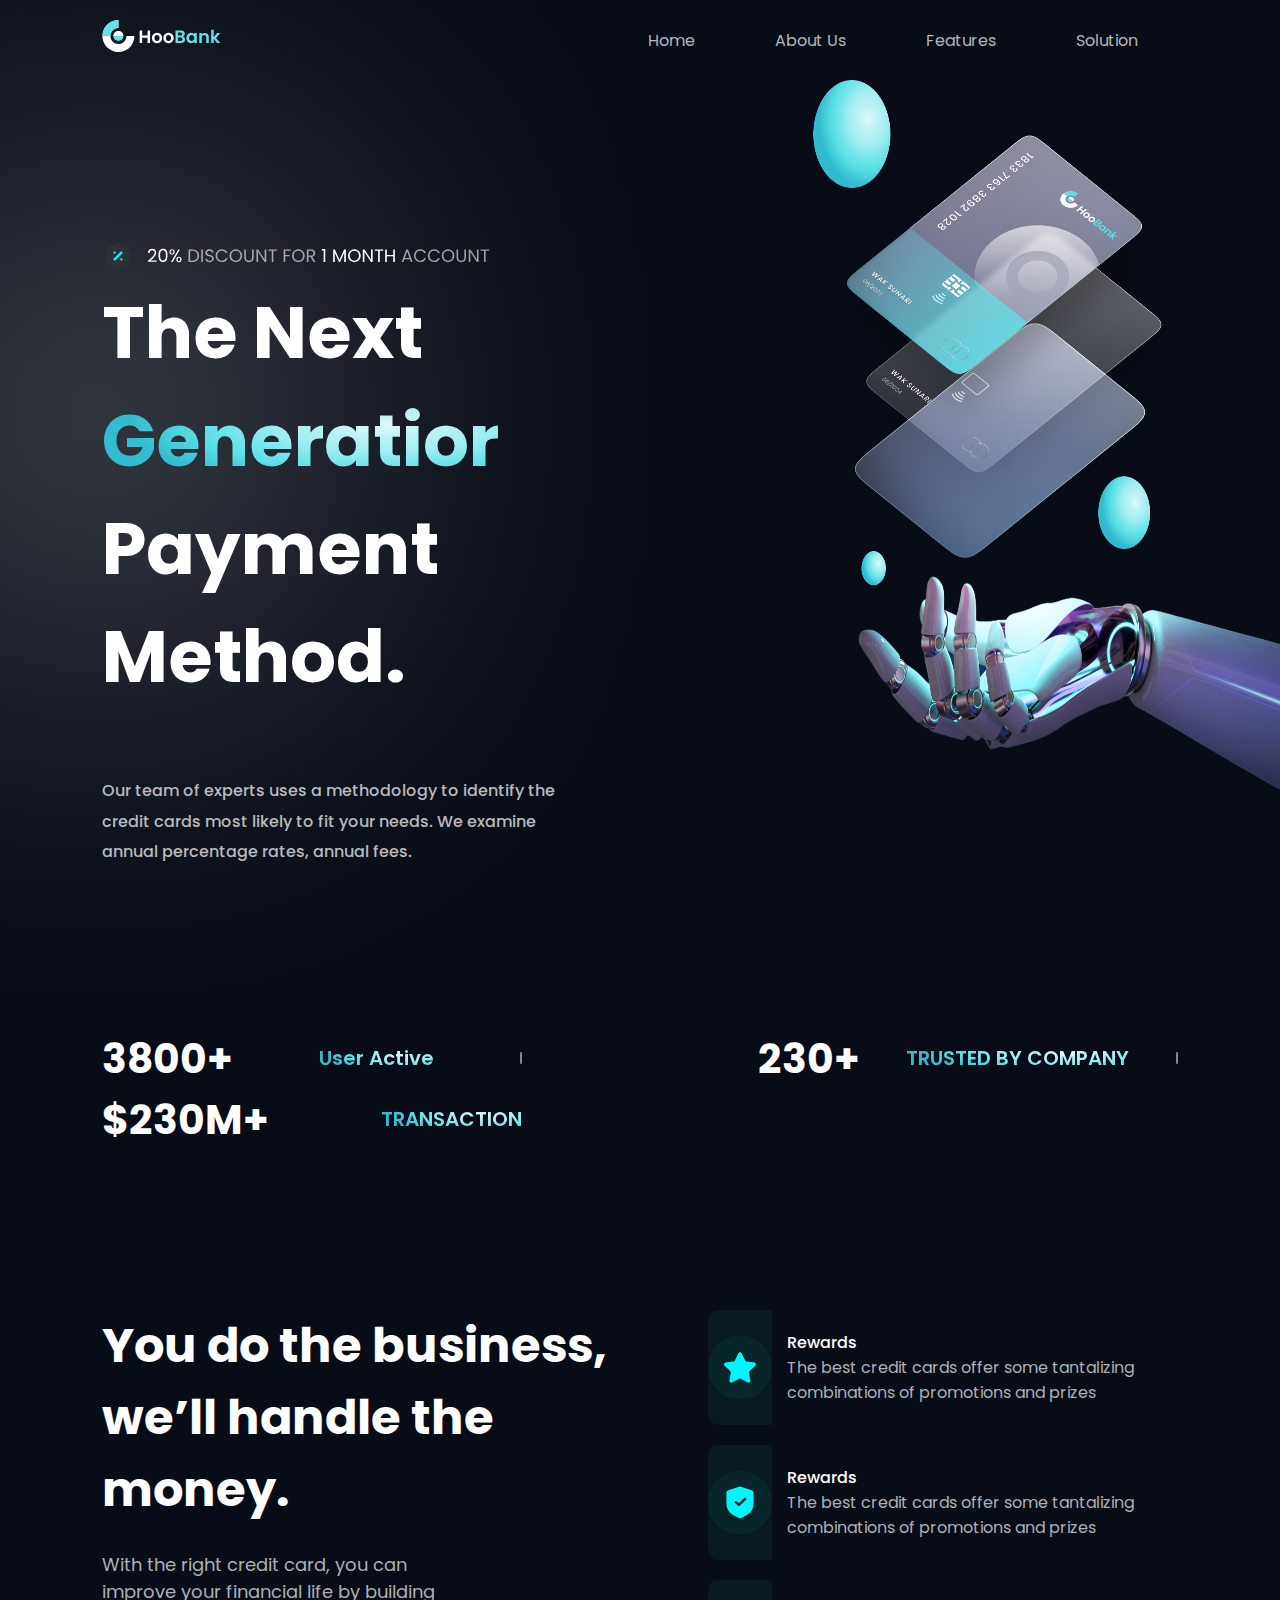
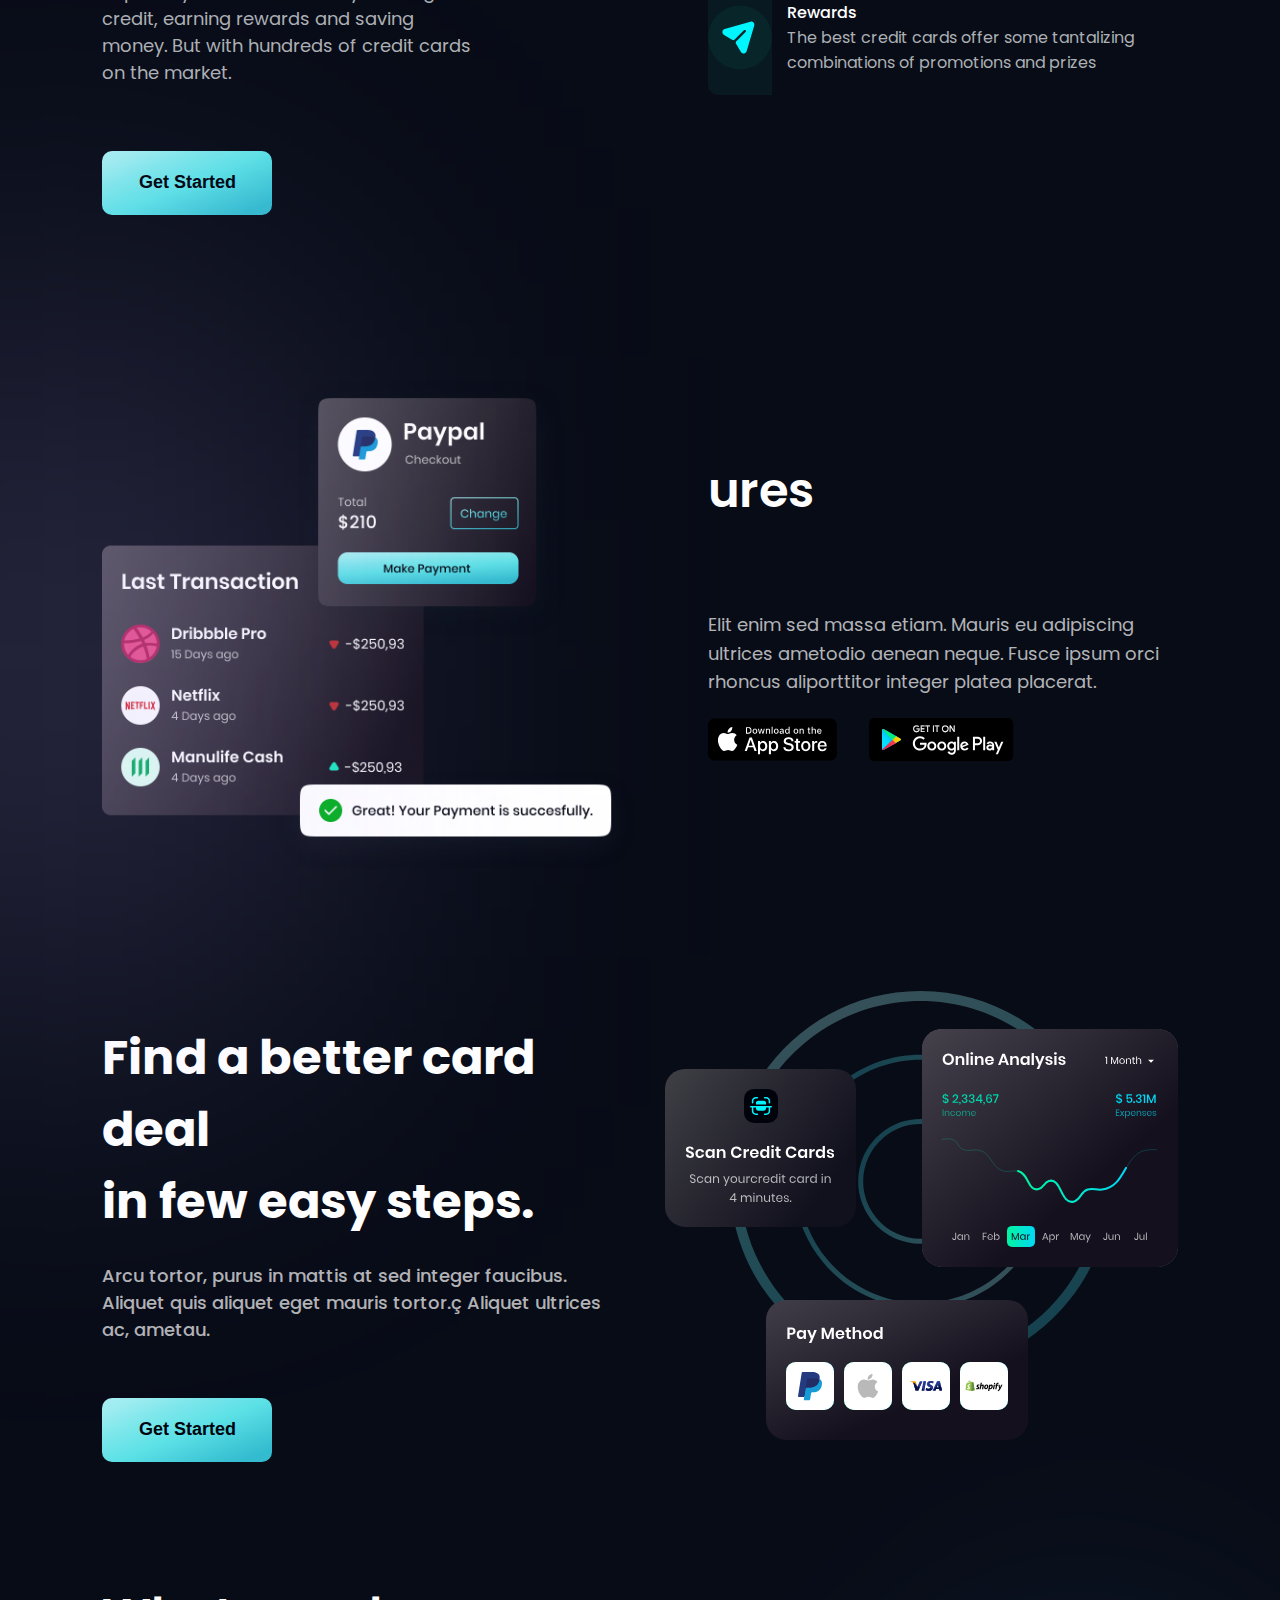
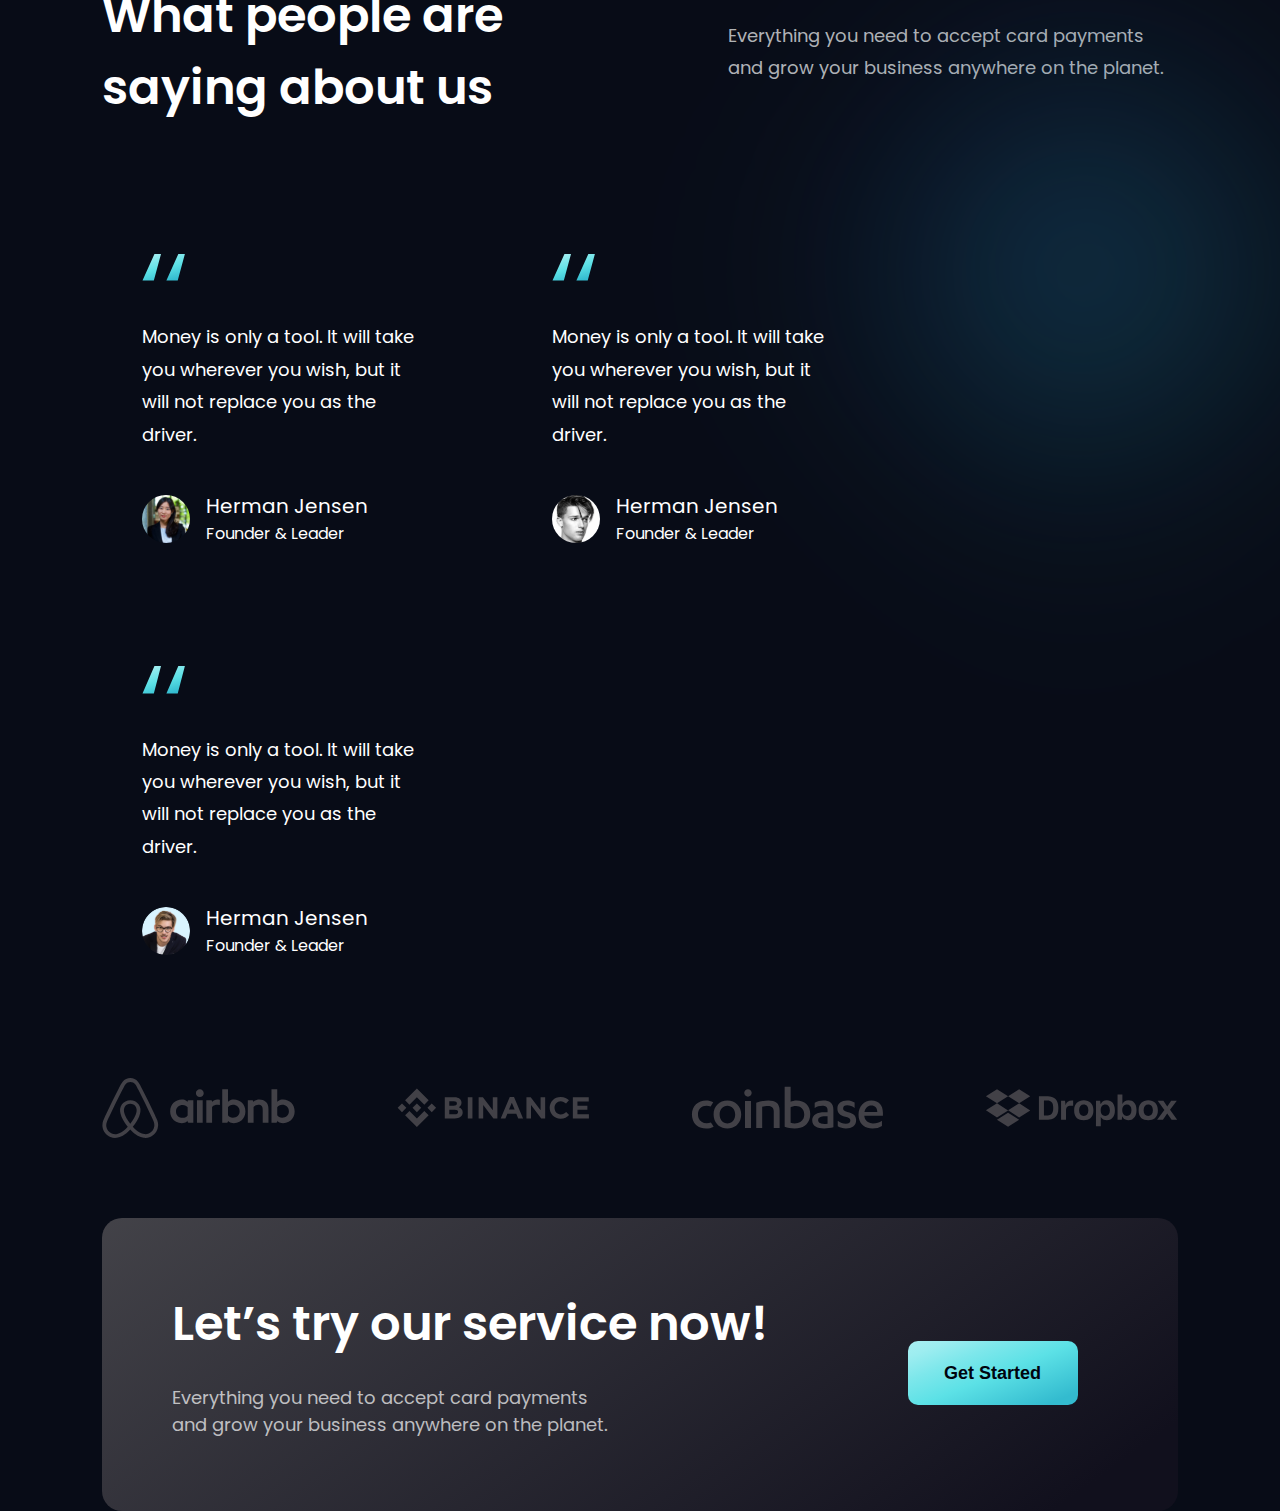
==== commit d060841f: "subindo index" ====
--- a/index.html
+++ b/index.html
@@ -1,55 +1,255 @@
 <!DOCTYPE html>
 <html lang="pt-BR">
 <head>
+    <link rel="preconnect" href="https://fonts.googleapis.com">
+    <link rel="preconnect" href="https://fonts.gstatic.com" crossorigin>
+    <link href="https://fonts.googleapis.com/css2?family=Poppins:wght@400;500;600;700&display=swap" rel="stylesheet">
     <link rel="stylesheet" href="style.css" />
-    <link rel="preconnect" href="https://fonts.googleapis.com"><link rel="preconnect" href="https://fonts.gstatic.com" crossorigin>
-    <link href="https://fonts.googleapis.com/css2?family=Poppins:wght@400;500;600;700&display=swap" rel="stylesheet">
+    <link rel="stylesheet" href=" responsive.css" media="screen and (min-width:300px) and (max-width:1024px)"/>
     <meta charset="UTF-8">
     <meta http-equiv="X-UA-Compatible" content="IE=edge">
     <meta name="viewport" content="width=device-width, initial-scale=1.0">
-    <title>Campos de Login</title>
+    <title>HooBank</title>
 </head>
 <body>
     <div class="box">
-        <div class="w50i">
+        <div class="center">
+            <div class="navegation">
+                <div class="logo">
+                    <img src="asset/logo.svg">
+                </div><!--logo-->
+                <div class="mobile_toggle">
+                    <img src="asset/menu.svg" alt="">
+                </div>
+                <div class="menu">
+                    <a href="">Home</a>
+                        <a href="">about us</a>
+                    <a href="">features</a>
+                    <a href="">solution</a>
+                </div><!--menu-->
+                <div id="menu_mobile">
+                    <a href="">Home</a>
+                    <a href="">about us</a>
+                    <a href="">features</a>
+                    <a href="">solution</a>
+                </div><!--mobile_menu-->
+            </div><!--navegation-->
+        </div><!--center-->
+
+        <div class="clear"></div>
+
+        <div class="center_2">
             <div class="content">
-                <h1>Learn to code by <br>watching others</h1>
-                <p>See how experienced develops salve problems in real-time.
-                    watching scripted tutorials is great, but understanding how developers think is invaluable.
+                <img src="asset/promotion.svg" alt="descont">
+                <h1>The Next <br> <span>Generatior</span><br> Payment Method.</h1>
+                <br>
+                <p>
+                    Our team of experts uses a methodology to identify the credit cards most likely to fit your needs. 
+                    We examine annual percentage rates, annual fees.
                 </p>
             </div><!--content-->
-        </div><!--w50i--> 
-        <div class="w50">
-            <div class="text_float">
-                <p>
-                    <span>
-                        Try it free 7 days
-                    </span>
-                    then $20/mo.thereafter
-                </p>
+            <div class="banner_Hero">
+                <div class="align">
+                    <img src="asset/robot.png" alt="">
+                </div>            
+            </div><!--banner_hero-->
+        </div><!--center-->
+
+        <div class="clear"></div>
+
+        <div class="center">
+            <div class="experience"> 
+                <div class="category">
+                    <h2>3800+</h2>
+                    <p>User Active</p>
+                    <span></span>
+                </div>
+                <div class="category">
+                    <h2>230+</h2>
+                    <p>TRUSTED BY COMPANY</p>
+                    <span></span>
+                </div>
+                <div class="category">
+                    <h2>$230M+</h2>
+                    <p>TRANSACTION</p>
+                </div><!--CATEGORY-->
+            </div><!--EXPERIENCE-->
+        </div><!--center-->
+
+        <div class="clear"></div>
+
+        <div class="center_3">
+            <div class="left">
+                <h1>You do the business,<br> we’ll handle the money.</h1>
+                <p>
+                    With the right credit card, you can improve your financial life 
+                    by building credit, earning rewards and saving money. But with hundreds
+                     of credit cards on the market.
+                </p>
+                <br>
+                <button>Get Started</button>
             </div>
-            <form>
-                <input type="text" id="firstname" placeholder="First Name">
-                <i><img src="/images/icon-error.svg"></i>
-                <br>
-                <input type="text" id="lastname" placeholder="Last Name">
-                <i><img src="/images/icon-error.svg"></i>
-                <br>
-                <input type="text" id="email" maxlength="25" placeholder="Email Address" >
-                <i><img src="/images/icon-error.svg"></i>
-                <br>
-                <input type="number" id="password" placeholder="Password">
-                <i><img src="/images/icon-error.svg"></i>
-               
-                <br>
-                <input type="button" class="button" value="Claim your free trial">
-                <div class="terms">
-                    <p>By clicking tho button, you are agreeing to our <span>Terms and Services</span></p>
-                </div>
-            </form>
+            <div class="right">
+                    <div class="box_row">
+                        <img src="asset/icon_star.svg" alt="">
+                        <div class="box__coll">
+                            <span>Rewards</span>
+                            <p>The best credit cards offer some 
+                                tantalizing combinations of promotions and prizes
+                            </p>
+                        </div><!--box__coll-->
+                    </div><!--box_row-->
+                    <div class="box_row">
+                        <img src="asset/icon_shild.svg" alt="">
+                        <div class="box__coll">
+                            <span>Rewards</span>
+                            <p>The best credit cards offer some 
+                                tantalizing combinations of promotions and prizes
+                            </p>
+                        </div><!--box__coll-->
+                    </div><!--box_row-->
+                    <div class="box_row">
+                        <img src="asset/icon_submit.svg" alt="">
+                        <div class="box__coll">
+                            <span>Rewards</span>
+                            <p>The best credit cards offer some 
+                                tantalizing combinations of promotions and prizes
+                            </p>
+                        </div><!--box__coll-->
+                    </div><!--box_row-->
+            </div><!--right-->
+        </div><!--center_3-->
+
+        <div class="clear"></div>
+
+        <div class="center_4">
+            <div class="left_2">
+                <div class="card_buy">
+                    <img src="asset/bill.png" alt="">
+                </div>
+            </div><!--left-->
+        <div class="right_2">
+            <div class="content_card">
+                <h1>ures</h1>
+                <p>
+                    Elit enim sed massa etiam. Mauris eu adipiscing ultrices ametodio aenean neque. 
+                    Fusce ipsum orci rhoncus aliporttitor integer platea placerat.
+                </p>
+                <div class="card_mobile">
+                    <img src="asset/AppStore.svg" alt="">
+                    <img src="asset/goolgePlay.svg" alt="">
+                </div><!--card_mobile-->
+            </div><!--content_card-->
+        </div><!--right-->
+    </div>
+
+    <div class="clear"></div>
+    
+    <div class="center_5">
+        <div class="left_3">
+            <div class="content_car_2">
+                <h1>Find a better card deal <br>in few easy steps.</h1>
+                <p>
+                    Arcu tortor, purus in mattis at sed integer faucibus. Aliquet quis aliquet 
+                    eget mauris tortor.ç Aliquet ultrices ac, ametau.
+                </p>
+                <button>Get Started</button>
+            </div><!--content_card-->
+        </div><!--right-->
+        <div class="right_3">
+            <div class="analysis">
+                <img src="asset/onlineAnalysis.svg" alt="">
+            </div>
         </div>
+    </div><!--center-5-->
+<div class="clear"></div>
+<div class="center_6">
+    <div class="col_flex">
+        <div class="card">
+            <h1>What people are saying about us</h1>
+        </div><!--card-->
+        <div class="text_into">
+            <p>
+                Everything you need to accept card 
+                payments and grow your business anywhere on the planet.
+            </p>
+        </div><!--text_into-->
+    </div><!--col_flex-->
+</div><!--center_6-->
+<div class="clear"></div>
+
+
+<div class="center_7">
+    <div class="box_1">
+        <div class="box_col">
+            <img src="asset/aspas.svg" width="42.6px" height="27.6px" alt="">
+            <span>
+                Money is only a tool. It will take you
+                wherever you wish, but it will not replace you as the driver.
+            </span>
+            <div class="box_row_2">
+                <img src="asset/avatarOne.svg" alt="avatar">
+                <div class="box_col_2">
+                    <h3>Herman Jensen</h3>
+                    <span>Founder & Leader</span>
+                </div><!--box_col_2-->
+            </div><!--box_row_2-->
+        </div><!--box_col-->
+    </div><!--box_1-->
+    <div class="box_1">
+        <div class="box_col">
+            <img src="asset/aspas.svg" width="42.6px" height="27.6px" alt="">
+            <span>
+                Money is only a tool. It will take you
+                wherever you wish, but it will not replace you as the driver.
+            </span>
+            <div class="box_row_2">
+                <img src="asset/avatarThree.svg" alt="avatar">
+                <div class="box_col_2">
+                    <h3>Herman Jensen</h3>
+                    <span>Founder & Leader</span>
+                </div><!--box_col_2-->
+            </div><!--box_row_2-->
+        </div><!--box_col-->
+    </div><!--box_1-->
+    <div class="box_1">
+        <div class="box_col">
+            <img src="asset/aspas.svg" width="42.6px" height="27.6px" alt="">
+            <span>
+                Money is only a tool. It will take you
+                wherever you wish, but it will not replace you as the driver.
+            </span>
+            <div class="box_row_2">
+                <img src="asset/avatarTwo.svg" alt="avatar">
+                <div class="box_col_2">
+                    <h3>Herman Jensen</h3>
+                    <span>Founder & Leader</span>
+                </div><!--box_col_2-->
+            </div><!--box_row_2-->
+        </div><!--box_col-->
+    </div><!--box_1-->
+    <div class="blur"></div>
+</div><!--center_7-->
+<div class="clear"></div>
+<div class="line">
+    <div class="line_row">
+        <img src="asset/airbnb.svg" alt="">
+        <img src="asset/binance.svg" alt="">
+        <img src="asset/coinbase.svg" alt="">
+        <img src="asset/dropbox.svg" alt="">
+    </div><!--line_row-->
+</div><!--line-->
+<div class="clear"></div>
+<div class="service">
+    <div class="serv_col">
+        <h1>Let’s try our service now!</h1>
+        <p>Everything you need to accept card 
+            payments and grow your business anywhere on the planet.
+        </p>
+        <button>Get Started</button>
     </div>
-    <div class="clear"></div>
-    <script src="validacao.js"></script>
+</div>
+</div><!--box-->
+<script src="menuMobile.js"></script>
 </body>
 </html>--- a/style.css
+++ b/style.css
@@ -1,303 +1,599 @@
-*{padding: 0;margin: 0; box-sizing: border-box;}
-
-html , body {
-    width: 100%;
-    height: 100vh;
+@import url(responsive.css);
+*{padding: 0; margin: 0; box-sizing: border-box;}
+
+/* aqui começa */
+
+html, body {
+    background-color: #080C17;
+    min-height: 100vh;
+    font-family: 'Poppins', sans-serif;
+    font-size: 16px;
+    width: 100%;
+    margin: 0 auto;
+}
+
+#menu_mobile{
+    display: none;
+}
+.clear {
+    clear: both;
+}
+.box {
+    width: 1680px;
+    max-width: 100%;
+    margin: 0 auto;
+    padding: 0 8%;
+}
+.center {
+    width: 100%;
+   height: 100%;
+}
+.navegation {
+    width: 100%;
+    height: 40px;
+    margin-top: 20px;
+    margin-bottom: 20px;
+    position: relative;
+}
+.logo {
+    float: left;
+}
+
+.menu {
+    float: right;
+    display: flex;
+    align-items: center;
+    height: 100%;
+    position: absolute;
+    right: 0;
+    z-index: 10;
+}
+.menu > a {
+   text-decoration: none;
+   text-transform: capitalize;
+   padding: 0 40px;
+   font-weight: 400;
+   color: rgba(255, 255, 255, 0.7);
+   cursor: pointer;
+}
+.menu > a:hover {
+    color: rgba(255, 255, 255, 1);
+    cursor: pointer;
+}
+.center_2   {
+    width: 100%;
+    max-width: 100%;
+}
+.center_2::before {
+    content: '';
+    display: block;
+    background-color: white;
+    width: 195px;
+    height: 324px;
+    border-radius: 100px;
+    position: absolute;
+    top: 252px;
+    left: 0;
+    filter: blur(225px);
+}
+.content {
+    float: left;
+    width:50%;
+    height: 90%;
+    position: relative;
+    z-index: 2;
+}
+.content > img {
+    margin-top: 10rem;
+}
+.content > h1 {
+    font-size: 72px;
+    font-weight: 700;
+    font-family: 'Poppins', sans-serif;
+    width: 100%;
+    min-width: calc(600px + 10%);
+    color: white;
+}
+.content > h1 > span {
+    background: radial-gradient(64.18% 64.18% at 71.16% 35.69%, #DEF9FA 0.89%, #BEF3F5 17.23%, #9DEDF0 42.04%, #7DE7EB 55.12%, #5CE1E6 71.54%, #33BBCF 100%) /* warning: gradient uses a rotation that is not supported by CSS and may not behave as expected */;
+    -webkit-background-clip: text;
+    -webkit-text-fill-color: transparent;
+    background-clip: text;
+    text-fill-color: transparent;
+}
+.content > p {
+    width: 100%;
+    max-width: 30.1875rem;
+    color: #B8B9BC;
+    font-weight: 500;
+    margin-top: 40px;
+    line-height: 30.6px;
+}
+.banner_Hero {
+    float: right;
+    width: 42%;
+    max-width: 100%;
+    min-height: 80%;
+    height: 70vh;
+    position: absolute;
+    /* absolute porque ele precisar se manter na extremidade */
+    right: 0%; 
+}
+.align {
+    float: right;
+    width: 100%;
+    max-width: 100%;
+    min-height: 100%;
+    height: 100%;
+    position: relative;
+    right: 0%; 
+}
+.align > img {
+    width: 95%;
+    min-width:90%;
+    height: 90%;
+    min-height: 100%;
+    text-align: right;
+    /* background-color: red; */
+
+    position: absolute;
+    top: 0;
+    right: 0;
+    z-index: 10;
+}
+.banner_Hero::after {
+    content: '';
+    display: none;
+    width: 0; 
+    height:0; 
+    border-left: 300px solid #214d761a;
+    border-right: 300px solid #214d7617;
+    border-top: 600px solid #214D76 ;
+  
+    filter: blur(61.5px);
+
+
+    position: absolute;
+    top: 0px;
+    left: 3vw;
+    z-index: 1;
+}
+.banner_Hero::before {
+    content: '';
+    display: none;
+    width: 405px;
+    height: 471px;
+    border-radius: 400px;
+    background-color: white;
+    filter: blur(375px);
     
-    font-size: 16px;
-    background-color: var(--backgroundRed);
-    font-family: 'Poppins', sans-serif;
-}
-
-:root {
-    /* Primary */
-
- --backgroundRed: #ff7a7a; 
- --Green: #38cc8c;
-
- /* Accent */
-
-    --Blue: #6055a5;
-
-    /* Neutral */
-
---DarkBlue: #3e3c49 ;
---GrayishBlue: #b9b6d3;
-
-}
-
-
-
-.box {
-    width: 100%;
-    max-width: 100%;
-    height: 100vh;
-    padding: 0 10%;
+    position: absolute;
+    top: 4rem;
+    left: 12vw;
+    z-index: 1;
+   
+}
+
+/* AQUI ACABA O BANNER */
+
+
+.experience {
+    width: 100%;
+    max-width: 100%;
+    margin-top: 10rem;
+    /* padding: 0 2%; */
+    display: flex;
+    justify-content: space-between;
+    flex-wrap: wrap;
+}
+.category {
+    display: flex;
+    align-items: center;
+    justify-content: space-between;
+
+    width: 420px;
+
+}
+.category > h2 {
+    font-size: 2.5556rem;
+    font-weight: 700;
+    color:rgba(255, 255, 255, 1);
+}
+.category > p {
+    font-size: 1.25rem;
+    font-weight: 600;
+    background: radial-gradient(64.18% 64.18% at 71.16% 35.69%, #DEF9FA 0.89%, #BEF3F5 17.23%, #9DEDF0 42.04%, #7DE7EB 55.12%, #5CE1E6 71.54%, #33BBCF 100%) /* warning: gradient uses a rotation that is not supported by CSS and may not behave as expected */;
+    -webkit-background-clip: text;
+    -webkit-text-fill-color: transparent;
+    background-clip: text;
+    text-fill-color: transparent;
+}
+.category > span {
+    height: 12px;
+    width: 2px;
+    border-radius: 2px;
+    background-color: rgba(255, 255, 255, 0.5);
+}
+
+/* aqui vai ficar as box com as imagens */
+
+.center_3 {
+    margin-top: 10rem;
+}
+.left {
+    float: left;
+    width: 50%;
+    height: 100%;
+}
+.left > h1 {
+    font-size: 3rem;
+    color: rgba(255, 255, 255, 1);
+}
+.left > p {
+    margin: 25px 0;
+    width: 70%;
+    font-size: 18px;
+    color: #ADB0B4;
+    font-size: 500;
+}
+.left > button {
+    border: none;
+    width: 170px;
+    height: 64px;
+    margin-top: 15px;
+    font-size: 18px;
+    font-weight: 600;
+    letter-spacing: 2%;
+    font-family: 'Poppins' sans-serif;
+    color: rgba(0, 4, 14, 1);
+    border-radius: 10px;
+    cursor: pointer;
+    background: linear-gradient(157.81deg, #DEF9FA -43.27%, #BEF3F5 -21.24%, #9DEDF0 12.19%, #7DE7EB 29.82%, #5CE1E6 51.94%, #33BBCF 90.29%);
+}
+.right {
+    float: right;
+    width: 50%;
+}
+.box_row {
+    display: flex;
+    flex-direction: row;
+    gap: 15px;
+    width: 470px;
     margin: 0 auto;
-    background-color: var(--backgroundRed);
-    background-image: url(images/bg-intro-desktop.png);
-    background-position:center;
-    background-repeat: no-repeat;
-    background-size: cover;
-}
-
-.w50 {
+    margin-bottom: 20px;
+    float: right;
+    height: 115px;
+    border-radius: 20px;
+}
+.box_row:hover {
+    background: linear-gradient(153.47deg, rgb(255, 255, 255) -341.94%, #14101D 95.11%);
+    box-shadow: 0px 20px 100px -10px rgba(66, 71, 91, 0.1);
+    border-radius: 20px;
+
+}
+.box_row > img {
+    width: 64px;
+    max-width: 64px;
+    border-top-left-radius: 10px;
+    border-bottom-left-radius: 10px;
+    background: rgba(9, 151, 124, 0.1);
+}
+.box__coll {
+    display: flex;
+    flex-direction: column;
+    align-self: center;
+}
+.box__coll > span {
+    color: white;
+    font-weight: 500;
+}
+.box__coll > p {
+    color: #ADB0B4;
+    font-size: 500;
+}
+
+/* aqui começa o card pagamentos */
+
+
+.center_4 {
+    height: 455px;
+    margin-top: 160px;
+    position: relative;
+}
+.left_2 {
+    float: left;
     width: 50%;
-    height: 100vh;
-    float: right;
+    height: 100%;
+    position: relative;
+}
+.left_2::before {
+    content: '';
+    display: block;
+    height: 600px;
+    width: 300px;
+    background-color: #bba5ff5b;
+    filter: blur(225px);
+
+    position: absolute;
+    left: -15vw;
+    top: -2vh;
+    z-index: 0;
+}
+.card_buy {
+    width: 100%;
+    max-width: 100%;
+}
+.card_buy > img {
+    max-width: 100%;
+    min-width: 500px;
+    height: 500px;
+    float: left;
+}
+.right_2 {
+    float: right;
+    width: 50%;
+    height: 100%;
+}
+.content_card {
+    display: flex;
+    flex-direction: column;
+    align-items: left;
+    align-self: center;
+    gap: 20px;
+    float: right;
+    margin-top: 5rem;
+    height: 100%;
+    position: relative;
+}
+.content_card  > h1 {
+    font-size: 48px;
+    font-weight: 600;
+    color: white;
+    letter-spacing: 0.01em;
+}
+
+.content_card  > p {
+    color: rgba(255, 255, 255, 0.7);
+    font-weight: 400;
+    font-size: 18px;
+    line-height: 160%;
+    width: 470px;
+    height: 87px;
+    margin-top: 4rem;
+}
+.card_mobile {
+    display: flex;
+    gap: 32px;
+}
+
+.center_5 {
+    margin-top: 10rem;
+}
+.right_3 {
+    width: 50%;
+    float: right;
+    height: 100%;
+    text-align: right;
+}
+.analysis  > img {
+    max-width:100%;
+}
+.left_3 {
+    width: 50%;
+    float: left;
+    text-align: left;
+    height: 100%;
+    min-height: 500px;
+}
+.content_car_2 {
+    display: flex;
+    flex-direction: column;
+    gap: 24px;
+    height: 100%;
+}
+.content_car_2 > h1 {
+    font-size: 48px;
+    font-weight: 700;
+    margin-top: 2rem;
+    color: rgba(255, 255, 255, 1);
+}
+.content_car_2 > p {
+    font-size: 18px;
+    font-weight: 500;
+    color: rgba(255, 255, 255, 0.7);
+    width: 500px;
+    height: 93px;
+}
+.content_car_2 > button {
+    border: none;
+    width: 170px;
+    height: 64px;
+    margin-top: 1.2rem;
+    font-size: 18px;
+    font-weight: 600;
+    letter-spacing: 2%;
+    font-family: 'Poppins' sans-serif;
+    color: rgba(0, 4, 14, 1);
+    border-radius: 10px;
+    background: linear-gradient(157.81deg, #DEF9FA -43.27%, #BEF3F5 -21.24%, #9DEDF0 12.19%, #7DE7EB 29.82%, #5CE1E6 51.94%, #33BBCF 90.29%);
+}
+
+/* aqui vai ficar a descriçao de pessoas a cerca disso */
+
+.center_6 { 
+    margin-top: 5rem;
+}
+.col_flex {
+    display: flex;
+    flex-direction: row;
+    justify-content: space-between;
+    height: 164px;
+    align-items: center;
+}
+.card {
+    width: 470px;
+}
+.card > h1 {
+    font-weight: 600;
+    font-size: 48px;
+    color: rgba(255, 255, 255, 1);
+}
+.text_into {
+    width: 450px;
+    height: 64px;
+}
+.text_into > p {
+    color: rgba(255, 255, 255, 0.7);
+    font-weight: 400;
+    font-size: 18px;
+    line-height: 32.4px;
+    letter-spacing: 2%;
+}
+
+
+/* aqui vai fica meus cards */
+
+
+
+
+.center_7 {
+    margin-top: 5rem;
+    display: flex;
+    flex-wrap: wrap;
+    gap: 40px;
+    position: relative;
+    z-index: 1;
+}
+.blur {
+    content: '';
+    display: block;
+    background-color: white;
+    width: 204px;
+    height: 204px;
+    border-radius: 100px;
+    position: absolute;
+    top: -6vh;
+    right: 0;
+    z-index: 0;
+    background: linear-gradient(90deg, #1A2980 0%, #26D0CE 100%);
+    filter: blur(140px);
+    transform: rotate(47.46deg);
+}
+.box_1 {
+    display: flex;
+    width: 28%;
+    min-width: 370px;
+    height: 100%;
+    border-radius: 20px;
+    padding: 40px;
+    position: relative;
+    z-index: 1;
+}
+.box_1:hover {
+    background: linear-gradient(144.39deg, #FFFFFF -278.56%, #6D6D6D -78.47%, #11101D 91.61%);
+    backdrop-filter: blur(5px);
+    /* Note: backdrop-filter has minimal browser support */
+    
+    border-radius: 20px;
+}
+.box_col  {
+    width: 100%;
+    display: flex;
+    flex-direction: column;
+    align-self: center;
+    gap: 40px;
+}
+.box_col > span {
+    font-weight: 400;
+    font-size: 18px;
+    color: rgba(255, 255, 255, 1);
+    letter-spacing: 2%;
+    line-height: 32.4px;
+}
+.box_row_2 {
+    display: flex;
+    align-items: center;
+    gap: 16px;
+}
+.box_col_2 {
+    display: flex;
+    flex-direction: column;
+}
+.box_col_2 > h3 {
+    font-weight: 400;
+    font-size: 20px;
+    color: rgba(255, 255, 255, 1);
+}
+.box_col_2 > span {
+    font-weight: 400;
+    color: rgba(255, 255, 255, 1);
+}
+.line {
+    display: flex;
+    flex-direction: row;
+    margin-top: 5rem;
+    position: relative;
+    z-index: 1;
+}
+.line_row {
+    width: 100%;
+    max-width: 1400px;
     margin: 0 auto;
-}
-
-.text_float {
-    width: 80%;
-    max-width: 600px;
+    display: flex;
+    flex-wrap: wrap;
+    justify-content: space-between;
+}
+.line_row > img {
+    width: 100%;
+    max-width: 192.25px;
     height: 60px;
+}
+
+/* aqui vai ficar os serviços  */
+
+.service {
+    width: 100%;
+    height: 293px;
+    padding: 70px;
+    margin-top: 5rem;
     border-radius: 10px;
-    margin: 0 auto;
-    background-color: var(--Blue);
-    text-align: center;
-    position: relative;
-    top: 17%;
-
-    box-shadow: 0 10px 0 0px rgba(36, 35, 35, 0.205);
-}
-
-.text_float > p {
-    padding-top: 15px;
-    color: var(--GrayishBlue);
-    font-weight: 600;
-}
-
-.text_float > p > span {
-    color: white;
-    font-weight: 600;
-}
-
-form {
-    display: flex;
-    flex-direction: column;
-    align-items: center;
-    width: 80%;
-    /* height: 660px; */
-    height: 580px;
-    margin: 0 auto;
-    max-width: 600px;
-    padding: 10% 0;
+    position: relative;
+    background: linear-gradient(144.39deg, #FFFFFF -278.56%, #6D6D6D -78.47%, #11101D 91.61%);
+    backdrop-filter: blur(5px);
+    /* Note: backdrop-filter has minimal browser support */
+
+    border-radius: 20px;
+    transform: matrix(1, 0, 0, 1, 0, 0);
+}
+.serv_col {
+    height: 100%;
+}
+.serv_col > h1 {
+    color: rgba(255, 255, 255, 1);
+    font-size: 48px;
+    font-weight: 600;
+}
+.serv_col > p {
+    width: 445px;
+    margin-top: 24px;
+    font-size: 18px;
+    font-weight: 400;
+    color: rgba(255, 255, 255, 0.7);
+}
+.serv_col > button {
+    border: none;
+    width: 170px;
+    height: 64px;
+    margin-top: 15px;
+    font-size: 18px;
+    font-weight: 600;
+    letter-spacing: 2%;
+    font-family: 'Poppins' sans-serif;
+    color: rgba(0, 4, 14, 1);
     border-radius: 10px;
-    background-color: white;
-    position: relative;
-    top: 20%;
-    box-shadow: 0 10px 0 0px rgba(36, 35, 35, 0.205);
-}
-
-form > input {
-    width: 80%;
-    padding: 20px 30px;
-    border-radius: 4px;
-    outline: none;
-    border: 2px solid #3e3c491a;
-    color: #3e3c49;
-    font-weight: 700;
-    font-size: 14px;
-}
-input[type=number]::-webkit-inner-spin-button { 
-    -webkit-appearance: none;
-    
-}
-input[type=number] { 
-   -moz-appearance: textfield;
-   appearance: textfield;
-
-}
-
-
-
-form > input:hover {
-    border: 2px solid  var(--Blue);
-    opacity: 0.9;
-}
-
-form > input[type=button]{
-    background-color: var(--Green);
-    border: none;
-    border-bottom: 4px solid #31b87d;
-    color: white;
-    text-transform: uppercase;
-    font-weight: 700;
-    letter-spacing: 1px;
     cursor: pointer;
-    opacity: 1;
-    text-align: center;
-    font-size: 100%;
-}
-
-
-/* aqui esta o icone quando der erro na altenticaçao */
-
-form > i {
-    display: none;
-    position: relative;
-}
-form > i > img {
-    position: absolute;
-    top: -41px;
-    left: 10vw;
-}
-
-/* ate aqui */
-
-.terms {
-    margin-top: 20px;
-    padding: 0 2%;
-}
-
-.terms > p {
-    font-size: 12px;
-    font-weight: 600;
-    color: var(--GrayishBlue);
-    opacity: 0.8;
-    padding: 0 4%;
-    text-align: center;
-}
-.terms > p > span {
-    font-size: 13px;
-    color: var(--backgroundRed);
-    font-weight: 700;
-}
-
-.w50i {
-    width: 50%;
-    height: 100vh;
-    float: left;
-    margin: 0 auto;
-}
-
-.content {
-    display: flex;
-    flex-direction: column;
-    gap: 20px;
-    width: 60%;
-    height: 400px;
-    margin: 0 auto;
-    position: relative;
-    top: 40%;
-}
-
-.content > h1 {
-    font-size: 45px;
-    font-weight: 800;
-    color: white;
-    line-height: 50px;
-}
-
-.content > P {
-    color: white;
-    font-size: 14px;
-}
-
-
-/* class error */
-
-.erro {
-    border: 2px solid var(--backgroundRed);
-    background-image: url(/images/icon-error.svg);
-    background-repeat: no-repeat;
-    background-position-x: 94%;
-    background-position-y: 14px;
-}
-
-.sucess {
-    border: 2px solid var(--Green);
-}
-
-.small {
-    display: none;
-    color: var(--backgroundRed);
-    width: 80%;
-    text-align: right;
-}
-
-@media screen and (min-width:300px) and (max-width:992px){
-    html, body {
-        height: 100vh;
-    }
-    .box {
-        padding: 0 2%;
-        background-position:center;
-        background-size: cover;
-        background-repeat: no-repeat;
-        background-image: url(images/bg-intro-mobile.png);
-    }
-    .w50 {
-        max-width: 600px;
-        width: 100%;
-        height: 900px;
-        margin: 0 auto;
-        top: -10%;
-        position: relative;
-        left: -50%;
-        transform: translate(50%);
-    }
-    .w50i {
-        top: 3%;
-        position: relative;
-        width: 100%;
-        height: 400px;
-    }
-    .content {
-        width: 100%;
-        margin: 0 auto;
-        height: 300px;
-    }
-    .content> h1 {
-        text-align: center;
-        font-size: 35px;
-    }
-    .content > p {
-        text-align: center;
-        max-width: 400px;
-        margin: 0 auto;
-    }
-
-    form {
-        max-width: 100%;
-        width: 90%;
-        height: 540px;
-    }
-    form > input[type=button]{
-        font-size: 70%;
-    }
-    form > input[type=button]{
-        width: 100%;
-        max-width: 80%;
-    }
-    .text_float {
-        width: 100%;
-        max-width: 90%;
-        height: 90px;
-    }
-    .text_float > p {
-      padding: 7% 0;
-      margin: 0 auto;
-    }
-    .terms > p {
-        text-align: center;
-        width: 100%;
-        max-width: 80%;
-        margin: 0 auto;
-    }
-}
-
-@media screen and (min-width:992px) and (max-width:1440px) {
-    .box {
-        padding: 0;
-    }
-
-    .w50i {
-        width: 40%;
-    }
-    .w50 {
-        width: 60%;
-    }
-} 
-
+    background: linear-gradient(157.81deg, #DEF9FA -43.27%, #BEF3F5 -21.24%, #9DEDF0 12.19%, #7DE7EB 29.82%, #5CE1E6 51.94%, #33BBCF 90.29%);
+    position: absolute;
+    right: 100px;
+    bottom: 106px;
+}
--- a/responsive.css
+++ b/responsive.css
@@ -0,0 +1,369 @@
+/* vinicius apacite */
+@media screen and (min-width:1024px){
+    .menu_mobile {
+        display: none;
+    }
+    .mobile_toggle {
+        display: none;
+    }
+}
+
+@media screen and (min-width:300px) and (max-width:1024px) {
+    html, body {
+        font-size: 100%;
+        width: 100%;
+        margin: 0 auto;
+    }
+    div.box {
+        width: 100%;
+        max-width: 100%;
+        height: 100%;
+        margin: 0 auto;
+    }
+   .mobile_toggle {
+        width: 100%;
+        height: 50px;
+        float: right;
+        position: absolute;
+   }
+   .mobile_toggle > img {
+        float: right;
+        height: 40px;
+        width: 40px;
+        cursor: pointer;
+   }
+   #menu_mobile {
+        display: none;
+   }
+    #menu_mobile {
+        width: 100%;
+        display: none;
+        flex-direction: column;
+        gap: 50px;
+        text-align: center;
+        padding: 10rem 0;
+        margin-top: 2rem;
+
+        animation: animenu 1s ease-in;
+
+        background: linear-gradient(144.39deg, #FFFFFF -278.56%, #6D6D6D -78.47%, #11101D 91.61%);
+        backdrop-filter: blur(5px);
+        /* Note: backdrop-filter has minimal browser support */
+
+        border-radius: 20px;
+        overflow-y: hidden;
+        position: absolute;
+        left: 0;
+        top: 100%;
+        z-index: 99;
+    }
+    #menu_mobile > a {
+        color: white;
+        text-decoration: none;
+        font-size: 28px;
+        display: block;
+    }
+    @keyframes animenu {
+        0% {
+            height: 0;
+            padding: 0;
+        }
+        70% {
+            top: 100%;
+            height: 600px;
+        }
+        100% {
+            top: 100%;
+            height: 600px;
+            z-index: 5;
+        }
+    }
+    .menu {
+        display: none;
+    }
+    div.content {
+        width: 100%;
+        height: 100%;
+        float: none;
+        margin: 0 auto;
+        position: initial;
+    }
+    .content > img {
+        width: 100%;
+        max-width: 300px;
+    }
+    .content > h1 {
+        width: 100%;
+        min-width: 100%;
+        font-weight: 500;
+        font-size: 50px;
+        margin: 0 auto;
+        text-align: justify;
+    }
+    div.content > h1 > span {
+        font-size: 50px;
+    }
+    div.center_2 {
+        margin: 0 auto;
+        width: 100%;
+        max-width: 100%;
+    }
+    div.center_3  {
+        margin-top: 2rem;
+    }
+    .banner_Hero {
+        width: 100%;
+        float: none;
+        height: 100%;
+        position: initial;
+    }
+     div.banner_Hero::after{
+        display: none;
+    }
+    div.banner_Hero::before {
+        display: none;
+    }
+    .align {
+        position: initial;
+        float: none;
+        z-index: 1;
+    }
+    .align > img {
+        float: none;
+        position: relative;
+        width: 100%;
+        margin-top: 2rem;
+    }
+    .align::after {
+        display: none;
+    } 
+    div.experience {
+        flex-direction: column;
+        flex-wrap: nowrap;
+        align-items: center;
+        text-align: left;
+        margin: 3rem 0;
+        height: 100%;
+        width: 100%;
+    }
+    .category {
+        width: 100%;
+        max-width: 100%;
+        align-items: left;
+        justify-content: left;
+        text-align: left;
+        align-items: center;
+        margin: 1rem 0;
+        height: 100%;
+    }
+    .category > h2 {
+        font-size: 35px;
+    }
+    .category > p {
+        margin-left: 20px;
+    }
+    .category > span {
+        display: none;
+    }
+    .left {
+        width: 100%;
+        float: none;
+        margin: 0 auto;
+    }
+    .left > h1 {
+        font-size: 45px;
+        font-weight: 500;
+    }
+    .left > p {
+        width: 100%;
+    }
+    .right {
+        width: 100%;
+        height: 100%;
+        float: none;
+        margin: 5rem auto;
+        display: flex;
+        flex-direction: column;
+    }
+    .box_row  {
+        width: 100%;
+        margin-top: 2rem;
+    }
+    .center_4 {
+        width: 100%;
+        height: 100%;
+        margin: 0 auto;
+    }
+    .left_2 {
+        width: 100%;
+        height: 100%;
+        float: none;
+        margin: 0 auto;
+    }
+    .right_2  {
+        width: 100%;
+        height: 100%;
+        float: none;
+        margin: 0 auto;
+    }
+    .content_card  {
+        width: 100%;
+        height: 100%;
+        margin: 5rem auto;
+    }
+    .content_card  > p {
+        width: 100%;
+        height: 100%;
+    }
+    .center_5 {
+        width: 100%;
+        height: 100%;
+        margin: 0 auto;
+    }
+    .left_3 {
+        width: 100%;
+        height: 100%;
+        float: none;
+    }
+    .right_3 {
+        width: 100%;
+        height: 100%;
+        float: none;
+        margin: 4rem auto;
+        text-align: center;
+    }
+    .analysis {
+        width: 100%;
+        margin: 0 auto;
+    }
+    .analysis > img {
+        margin: 0 auto;
+        margin-top:5rem;
+        text-align: left;
+    }
+    .content_car_2 {
+        width: 100%;
+        height: 100%;
+    }
+    .content_car_2 > h1 {
+        font-size: 45px;
+        width: 100%;
+        font-weight: 500;
+        text-align: left;
+    }
+    .content_car_2 > p {
+        width: 100%;
+        height: 100%;
+    }
+    .center_6 {
+        width: 100%;
+        height: 100%;
+    }
+    .col_flex {
+        flex-direction: column;
+        margin: 0 auto;
+        width: 100%;
+        height: 100%;
+        text-align: left;
+    }
+    .card {
+        width: 100%;
+        margin: 0 auto;
+        text-align: left;
+    }
+    .card > h1 {
+        font-size: 45px;
+        width: 100%;
+        font-weight: 500;
+    }
+    .text_into {
+        width: 100%;
+    }
+    .center_7 {
+        width: 100%;
+        margin: 8rem auto;
+    }
+    .box_1 {
+        margin: 0 auto;
+    }
+    .card_buy {
+        width: 100%;
+        margin: 2rem auto;
+        text-align: center;
+        float: none;
+    }
+    .card_buy > img {
+        width: 100%;
+        max-width: 90%;
+        min-width:60%;
+        height: 100%;
+        margin: 0 auto;
+        float: none;
+    }
+    .line {
+        margin: 0 auto;
+        width: 100%;
+        height: 100%;
+    }
+    .line_row {
+        flex-direction: column;
+        gap: 40px;
+        height: 100%;
+        margin: 0 auto;
+        margin-bottom: 5rem;
+    }
+    .line_row > img {
+        margin: 0 auto;
+    }
+    .service {
+        width: 100%;
+        height: 100%;
+        padding: 25px;
+    }
+    .box_1 {
+        min-width: 100%;
+        margin-top: 3rem;
+    }
+    .serv_col {
+        width: 100%;
+        height: 100%;
+        display: flex;
+        flex-direction: column;
+    }
+    .serv_col > h1 {
+        width: 100%;
+        font-size: 40px;
+    }
+    .serv_col > p {
+        width: 100%;
+        height: 100%;
+    }
+    .serv_col > button {
+        position: relative;
+        top: 0;
+        right: 0;
+    }
+    .blur {
+        display: none;
+    }
+    .box_coll {
+        width: 100%;
+        padding: 10px;
+    }
+    .box_row {
+        height: 150px;
+    }
+    .card_mobile {
+        display: flex;
+        gap: 0;
+        text-align: left;
+    }
+    .card_mobile  > img {
+        width: 140px;
+        max-width: 90%;
+        display: flex;
+        gap: 20px;
+        cursor: pointer;
+    }
+
+}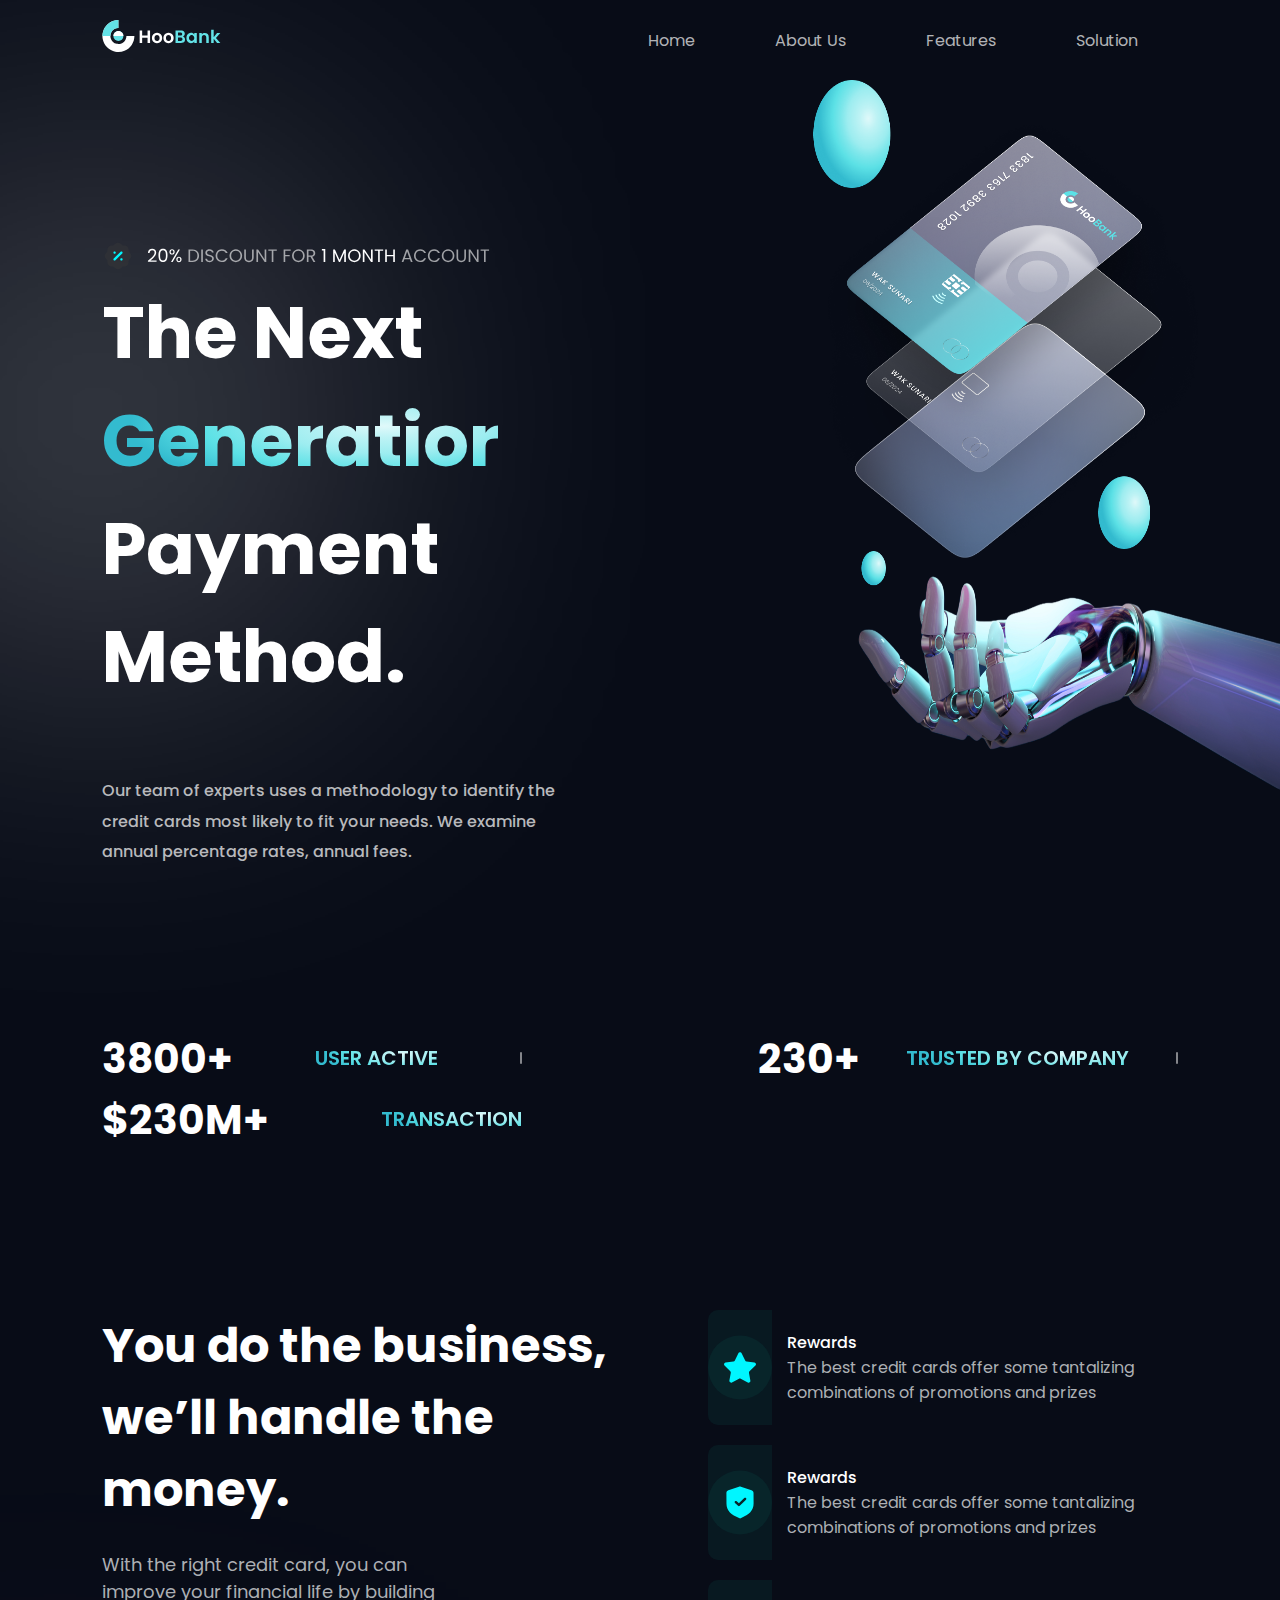
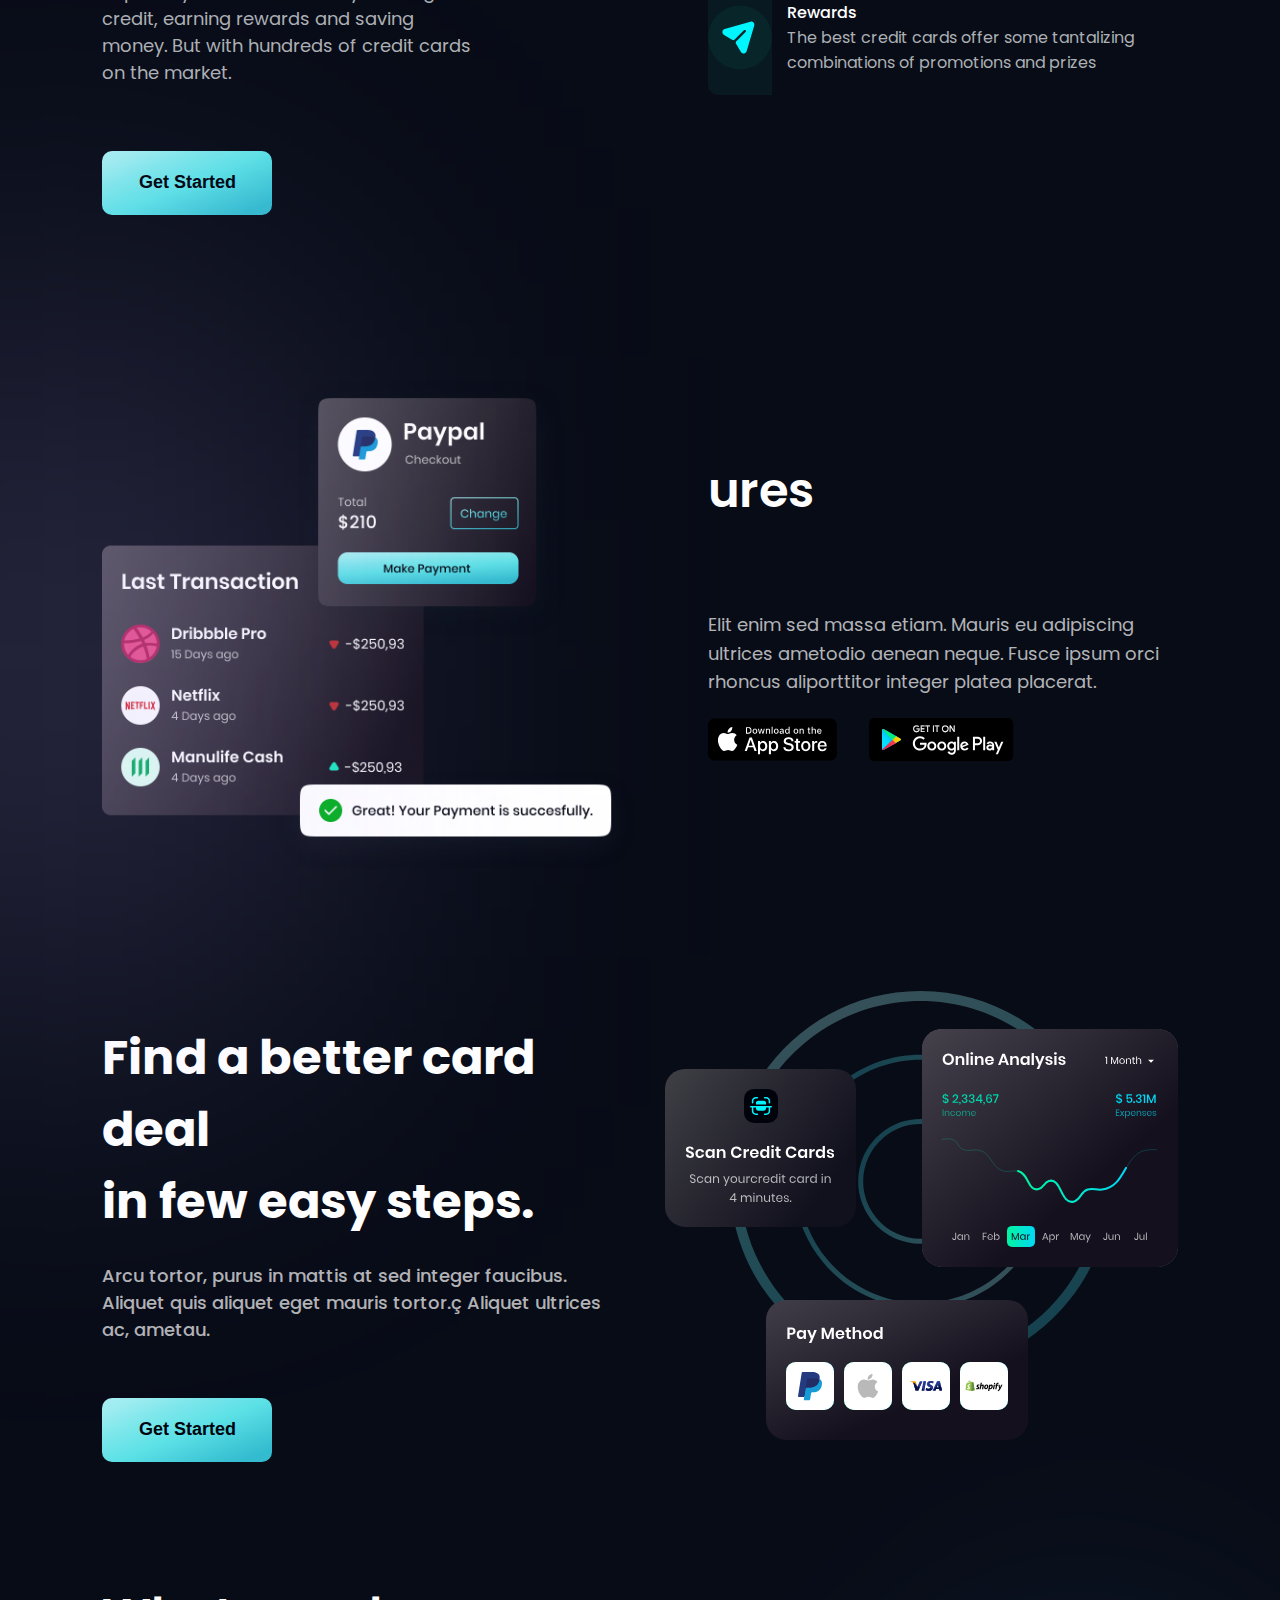
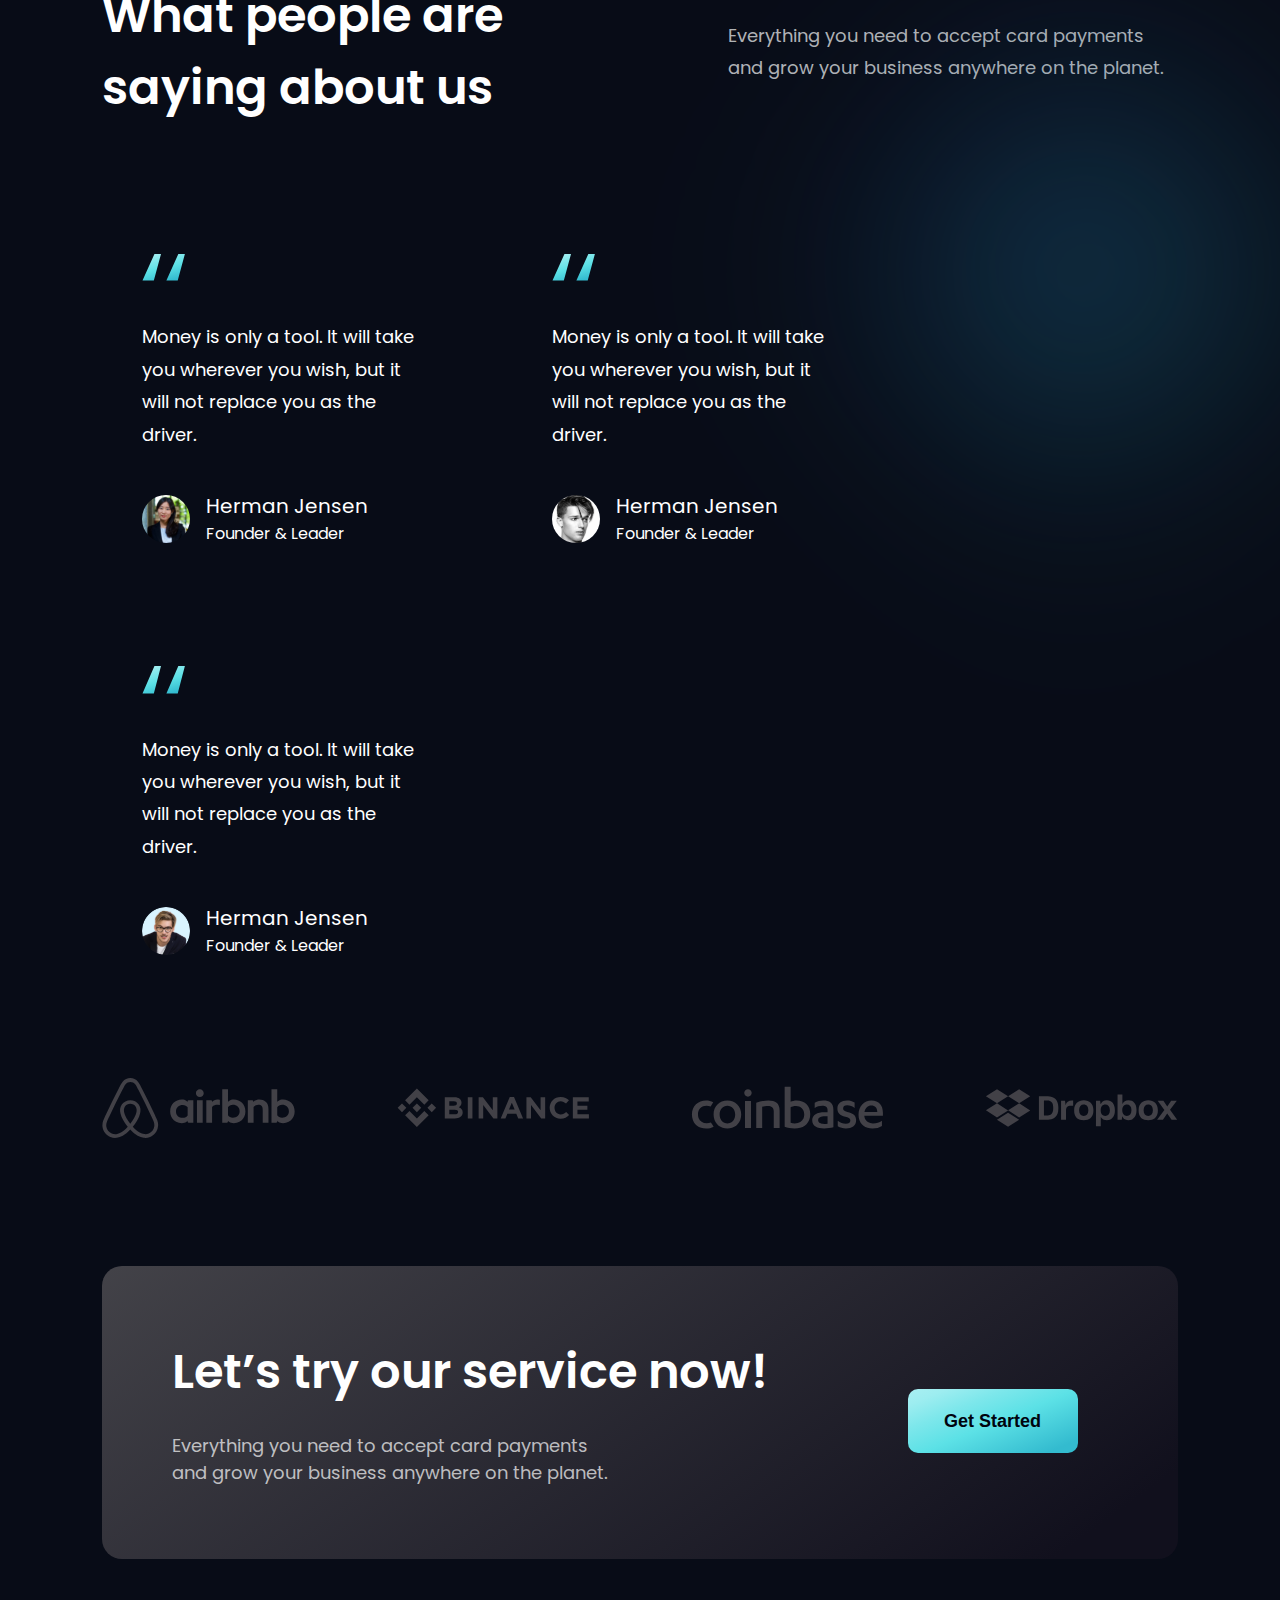
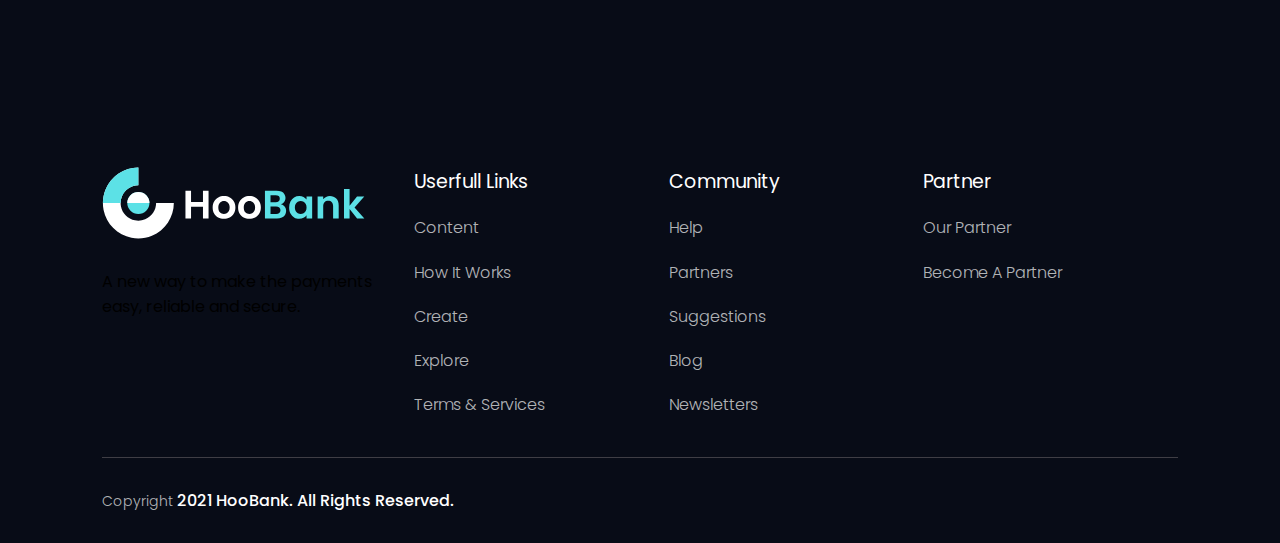
==== commit 4e033c2c: "update code" ====
--- a/index.html
+++ b/index.html
@@ -229,26 +229,62 @@
         </div><!--box_col-->
     </div><!--box_1-->
     <div class="blur"></div>
-</div><!--center_7-->
-<div class="clear"></div>
-<div class="line">
-    <div class="line_row">
-        <img src="asset/airbnb.svg" alt="">
-        <img src="asset/binance.svg" alt="">
-        <img src="asset/coinbase.svg" alt="">
-        <img src="asset/dropbox.svg" alt="">
-    </div><!--line_row-->
-</div><!--line-->
-<div class="clear"></div>
-<div class="service">
-    <div class="serv_col">
-        <h1>Let’s try our service now!</h1>
-        <p>Everything you need to accept card 
-            payments and grow your business anywhere on the planet.
-        </p>
-        <button>Get Started</button>
-    </div>
-</div>
+    </div><!--center_7-->
+        <div class="clear"></div>
+            <div class="line">
+                <div class="line_row">
+                    <img src="asset/airbnb.svg" alt="">
+                    <img src="asset/binance.svg" alt="">
+                    <img src="asset/coinbase.svg" alt="">
+                    <img src="asset/dropbox.svg" alt="">
+                </div><!--line_row-->
+            </div><!--line-->
+            <div class="clear"></div>
+            <div class="service">
+                <div class="serv_col">
+                    <h1>Let’s try our service now!</h1>
+                    <p>Everything you need to accept card 
+                        payments and grow your business anywhere on the planet.
+                    </p>
+                    <button>Get Started</button>
+                </div><!--SER_COL-->
+            </div><!--SERVICE-->
+            <div class="clear"></div>
+                <div class="footer_row">
+                    <div class="footer_col">
+                        <img src="asset/logo.svg" alt="logo">
+                        <p>A new way to make the payments easy, reliable and secure.</p>
+                    </div>
+                        <div class="footer_col">
+                            <h4>Userfull Links</h4>
+                            <a href="">content</a>
+                            <a href="">how it works</a>
+                            <a href="">create</a>
+                            <a href="">explore</a>
+                            <a href="">terms & services</a>
+                        </div>
+                    <div class="footer_col">
+                        <h4>Community</h6>
+                        <a href="">help</a>
+                        <a href="">partners</a>
+                        <a href="">suggestions</a>
+                        <a href="">blog</a>
+                        <a href="">newsletters</a>
+                    </div>
+                    <div class="footer_col">
+                        <h4>Partner</h4>
+                        <a href="">Our Partner</a>
+                        <a href="">become a partner</a>
+                    </div>
+                </div><!--footer_row-->
+                <div class="clear"></div>
+                <div class="hr"></div>
+                <div class="copy_row">
+                    <p>Copyright <span>2021 HooBank. All Rights Reserved.</span></p>
+                </div>
+                <!-- <p>
+                    Copyright <span>2021 HooBank. All Rights Reserved.</span>
+                </p> -->
 </div><!--box-->
 <script src="menuMobile.js"></script>
 </body>
--- a/style.css
+++ b/style.css
@@ -192,7 +192,6 @@
     justify-content: space-between;
 
     width: 420px;
-
 }
 .category > h2 {
     font-size: 2.5556rem;
@@ -202,6 +201,7 @@
 .category > p {
     font-size: 1.25rem;
     font-weight: 600;
+    text-transform: uppercase;
     background: radial-gradient(64.18% 64.18% at 71.16% 35.69%, #DEF9FA 0.89%, #BEF3F5 17.23%, #9DEDF0 42.04%, #7DE7EB 55.12%, #5CE1E6 71.54%, #33BBCF 100%) /* warning: gradient uses a rotation that is not supported by CSS and may not behave as expected */;
     -webkit-background-clip: text;
     -webkit-text-fill-color: transparent;
@@ -555,7 +555,7 @@
     width: 100%;
     height: 293px;
     padding: 70px;
-    margin-top: 5rem;
+    margin-top: 8rem;
     border-radius: 10px;
     position: relative;
     background: linear-gradient(144.39deg, #FFFFFF -278.56%, #6D6D6D -78.47%, #11101D 91.61%);
@@ -597,3 +597,67 @@
     right: 100px;
     bottom: 106px;
 }
+.footer_row {
+    width: 100%;
+    height:100%;
+ 
+    margin-top: 13rem;
+    display: flex;
+    flex-direction: row;
+    flex-wrap: nowrap;
+   
+}
+.footer_col {
+    width: 500px;
+    height:100%;
+    display: flex;
+    flex-direction: column;
+}
+.footer_col:nth-child(1){
+    width: 600px;
+}
+.footer_col > h4 {
+    color: white;
+    font-weight: 400;
+    font-size: 19px;
+    letter-spacing: 2%;
+}
+.footer_col > a {
+    text-decoration: none;
+    margin-top: 1.2rem;
+    font-weight: 300;
+    font-family: 'Poppins' sans-serif;
+    text-transform: capitalize;
+    color: rgba(255, 255, 255, 0.7);
+}
+.footer_col > a:hover {
+    color: white;
+}
+.footer_col > img {
+    width: 266px;
+    height: 72.14px;
+}
+.footer_col > p {
+    margin-top: 30px;
+    width: 312px;
+}
+div.hr {
+    width: 100%;
+    height: 1px;
+    margin-top: 40px;
+    background-color: #3F3E45;
+}
+.copy_row {
+    display: flex;
+    margin: 30px 0 ;
+    color: rgba(255, 255, 255, 0.7);
+}
+.copy_row > p {
+    font-size: 14px;
+    font-weight: 300;
+}
+.copy_row > p > span {
+    font-weight: 500;
+    color: white;
+    font-size: 16px;
+}
--- a/responsive.css
+++ b/responsive.css
@@ -161,6 +161,7 @@
     }
     .category > p {
         margin-left: 20px;
+        font-size: 100%;
     }
     .category > span {
         display: none;
@@ -319,6 +320,7 @@
         width: 100%;
         height: 100%;
         padding: 25px;
+        margin: 5rem 0;
     }
     .box_1 {
         min-width: 100%;
@@ -365,5 +367,21 @@
         gap: 20px;
         cursor: pointer;
     }
+    .footer_row {
+        width: 100%;
+        display: flex;
+        flex-direction: column;
+    
+        margin-top: 5rem;
+    }
+    .footer_col {
+        width: 100%;
+        height: 70%;
+        margin: 10px 0;
+    }
+    .footer_col:nth-child(1){
+        width: 100%;
+        justify-content: space-around;
+    }
 
 }